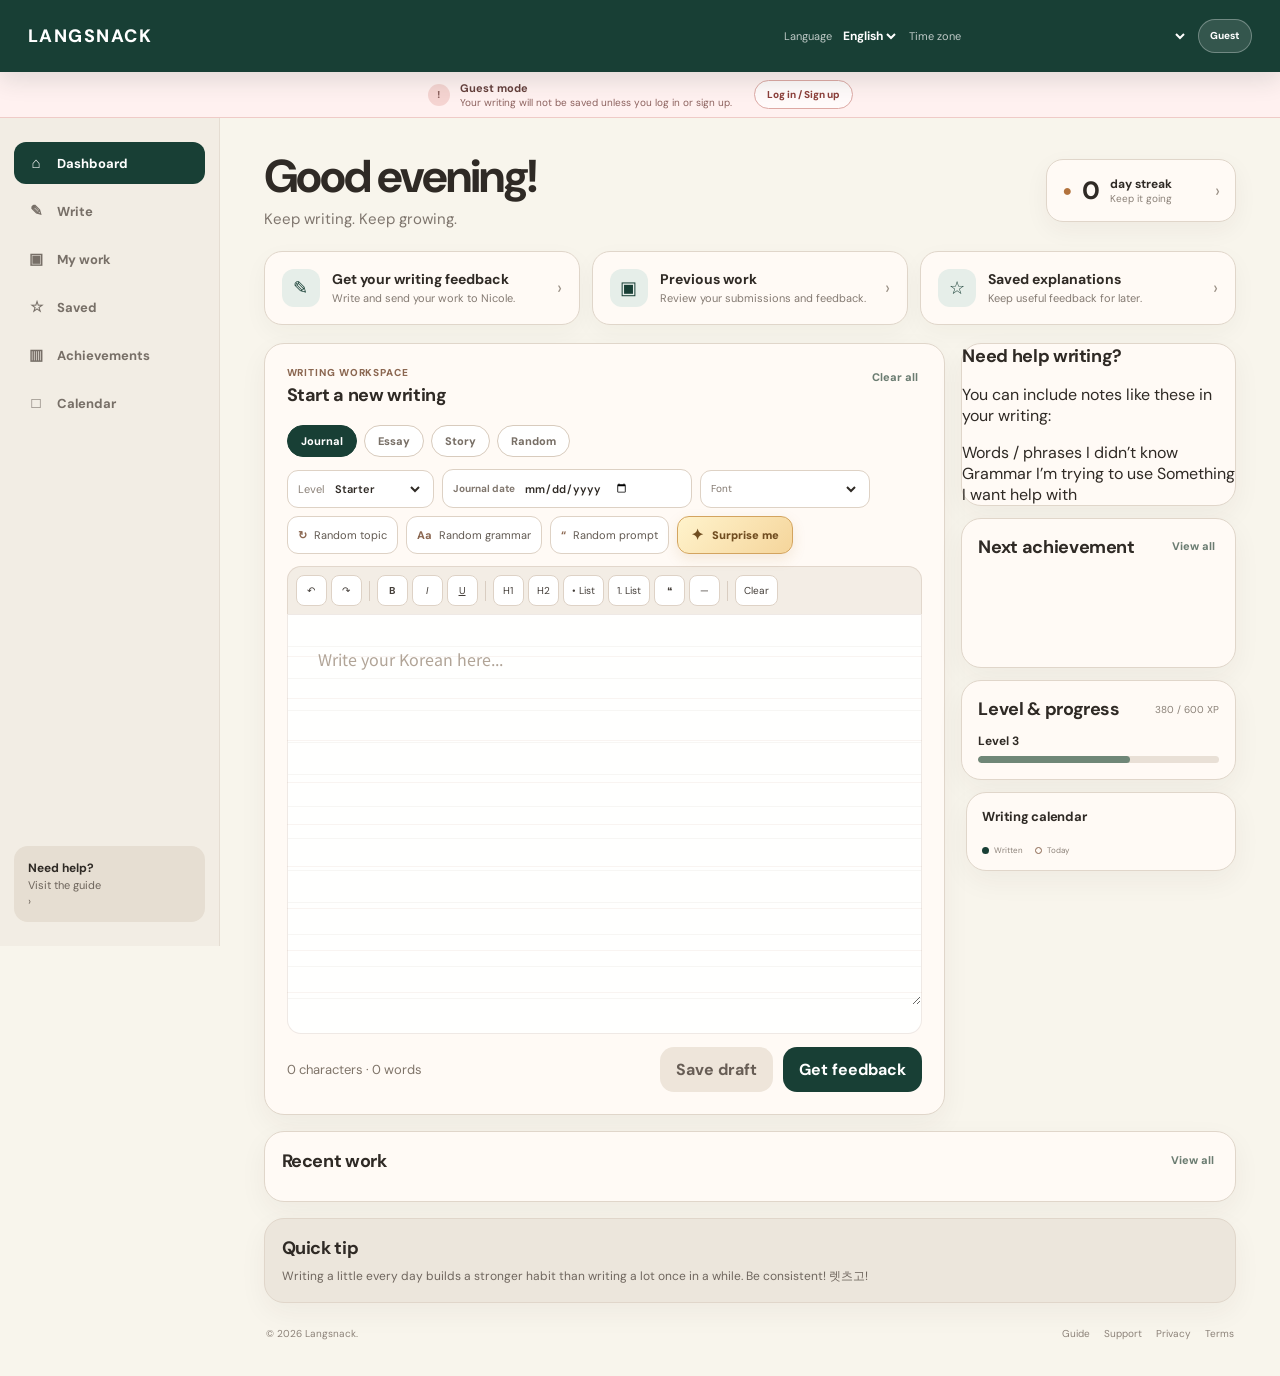
==== index.html @ 3ebc8068 "Update index.html" ====
<!DOCTYPE html>
<html lang="en">
<head>
<meta charset="UTF-8">
<meta name="viewport" content="width=device-width,initial-scale=1">
<title>Langsnack Notebook</title>
<meta name="description" content="Write in Korean, receive personal feedback, and keep every useful explanation in one place.">
<link rel="preconnect" href="https://fonts.googleapis.com">
<link rel="preconnect" href="https://fonts.gstatic.com" crossorigin>
<link href="https://fonts.googleapis.com/css2?family=DM+Sans:wght@400;500;600;700&family=Gowun+Batang&family=Gowun+Dodum&family=Nanum+Gothic&family=Nanum+Myeongjo:wght@400;700&family=Noto+Sans+KR:wght@400;500;600;700&display=swap" rel="stylesheet">
  <link rel="stylesheet" href="shared.css?v=font-select-1">
</head>
<body class="notebook-home">
<header class="notebook-header">
  <a class="notebook-logo" href="/" aria-label="Langsnack home">LANGSNACK</a>
  <div class="notebook-header-tools">
    <label class="compact-control">
      <span id="languageLabel">Language</span>
      <select id="languageSelect" aria-label="Language">
        <option value="en">English</option>
        <option value="ko">한국어</option>
      </select>
    </label>
    <label class="compact-control compact-timezone">
      <span id="timezoneLabel">Time zone</span>
      <select id="timezoneSelect" aria-label="Choose your time zone"></select>
    </label>
    <button class="avatar-button" id="loginBtn" aria-label="Account">Guest</button>
  </div>
</header>

<section class="guest-save-notice" id="guestSaveNotice">
  <div class="guest-save-copy">
    <span class="guest-save-icon" aria-hidden="true">!</span>
    <div>
      <strong id="guestSaveTitle">Guest mode</strong>
      <span id="guestSaveText">Your writing will not be saved unless you log in or sign up.</span>
    </div>
  </div>
  <button class="guest-save-login" id="guestSaveLogin" type="button">Log in / Sign up</button>
</section>

<div class="notebook-app">
  <aside class="notebook-sidebar" aria-label="Notebook navigation">
    <nav class="sidebar-nav">
      <a class="sidebar-link active" href="/"><span class="nav-icon">⌂</span><span id="navDashboard">Dashboard</span></a>
      <a class="sidebar-link" href="#writing"><span class="nav-icon">✎</span><span id="navWrite">Write</span></a>
      <a class="sidebar-link" href="history.html"><span class="nav-icon">▣</span><span id="navWork">My work</span></a>
      <a class="sidebar-link" href="saved.html"><span class="nav-icon">☆</span><span id="navSaved">Saved</span></a>
      <a class="sidebar-link" href="#achievements"><span class="nav-icon">▥</span><span id="navAchievements">Achievements</span></a>
      <a class="sidebar-link" href="#calendar"><span class="nav-icon">□</span><span id="navCalendar">Calendar</span></a>
    </nav>
    <div class="sidebar-help">
      <strong id="helpTitle">Need help?</strong>
      <span id="helpText">Visit the guide</span>
      <span aria-hidden="true">›</span>
    </div>
  </aside>

  <main class="notebook-main">
    <section class="welcome-row">
      <div>
        <h1 id="welcomeHeading">Good evening!</h1>
        <p id="welcomeSubtitle">Keep writing. Keep growing.</p>
      </div>
      <button class="streak-card" type="button" onclick="document.getElementById('calendar').scrollIntoView({behavior:'smooth'})">
        <span class="streak-flame" aria-hidden="true">●</span>
        <span class="streak-value" id="streakCount">0</span>
        <span class="streak-copy"><strong id="streakUnit">day streak</strong><small id="streakStatus">Keep it going</small></span>
        <span class="card-arrow">›</span>
      </button>
    </section>

    <section class="quick-actions" aria-label="Quick actions">
      <a class="quick-card" href="#writing">
        <span class="quick-mark">✎</span>
        <span><strong id="quickFeedbackTitle">Get your writing feedback</strong><small id="quickFeedbackSub">Write and send your work to Nicole.</small></span>
        <span class="card-arrow">›</span>
      </a>
      <a class="quick-card" href="history.html">
        <span class="quick-mark">▣</span>
        <span><strong id="quickWorkTitle">Previous work</strong><small id="quickWorkSub">Review your submissions and feedback.</small></span>
        <span class="card-arrow">›</span>
      </a>
      <a class="quick-card" href="saved.html">
        <span class="quick-mark">☆</span>
        <span><strong id="quickSavedTitle">Saved explanations</strong><small id="quickSavedSub">Keep useful feedback for later.</small></span>
        <span class="card-arrow">›</span>
      </a>
    </section>

    <div class="dashboard-grid">
      <section class="dashboard-card writing-card" id="writing">
        <div class="card-heading">
          <div><p class="section-kicker" id="writingKicker">Writing workspace</p><h2 id="writingTitle">Start a new writing</h2></div>
          <button class="text-button" id="clearAllBtn" type="button">Clear all</button>
        </div>

        <div class="category-tabs" role="tablist" aria-label="Writing type">
          <button class="category-tab active" data-category="journal" type="button" id="catJournal">Journal</button>
          <button class="category-tab" data-category="essay" type="button" id="catEssay">Essay</button>
          <button class="category-tab" data-category="story" type="button" id="catStory">Story</button>
          <button class="category-tab" data-category="random" type="button" id="catRandom">Random</button>
        </div>

        <div class="writing-controls">
          <label class="level-control"><span id="levelLabel">Level</span><select id="levelSelect"><option value="starter">Starter</option><option value="beginner">Beginner</option><option value="intermediate">Intermediate</option><option value="advanced">Advanced</option></select></label>
          <label class="main-journal-date" id="mainJournalDateField"><span id="mainJournalDateLabel">Journal date</span><input id="mainJournalDateInput" type="date" aria-label="Journal date"></label>
          <label class="writing-font-control"><span>Font</span><select id="writingFontSelect" aria-label="Writing font"></select></label>
          <button class="recommend-button" data-generator="topic" type="button"><span>↻</span><span id="topicButtonText">Random topic</span></button>
          <button class="recommend-button" data-generator="grammar" type="button"><span>Aa</span><span id="grammarButtonText">Random grammar</span></button>
          <button class="recommend-button" data-generator="prompt" type="button"><span>“</span><span id="promptButtonText">Random prompt</span></button>
          <button class="surprise-button" id="surpriseMeBtn" type="button"><span class="dice">✦</span><span id="surpriseButtonText">Surprise me</span></button>
        </div>

        <div class="recommendation-panel" id="generatorOutput" hidden>
          <div><span class="recommendation-type" id="generatorLabel"></span><p id="generatorText"></p></div>
          <div class="recommendation-actions">
  <button type="button" id="shuffleAgainBtn">Try another</button>

  <button
    type="button"
    id="resetStarterBtn"
    hidden
  >
    Remove starter
  </button>

  <button
    type="button"
    id="closeGenerator"
    aria-label="Close"
  >
    ×
  </button>
</div>
        </div>

        <div class="editor-toolbar" aria-label="Formatting toolbar">
          <button type="button" data-editor-command="undo" title="Undo">↶</button>
          <button type="button" data-editor-command="redo" title="Redo">↷</button>
          <span class="toolbar-divider"></span>
          <button type="button" data-wrap="**" title="Bold"><b>B</b></button>
          <button type="button" data-wrap="_" title="Italic"><i>I</i></button>
          <button type="button" data-wrap="__" title="Underline"><u>U</u></button>
          <span class="toolbar-divider"></span>
          <button type="button" data-prefix="# " title="Heading 1">H1</button>
          <button type="button" data-prefix="## " title="Heading 2">H2</button>
          <button type="button" data-prefix="• " title="Bullet list">• List</button>
          <button type="button" data-prefix="1. " title="Numbered list">1. List</button>
          <button type="button" data-prefix="> " title="Quote">❝</button>
          <button type="button" data-insert="
────────────
" title="Divider">—</button>
          <span class="toolbar-divider"></span>
          <button type="button" id="clearFormatBtn" title="Clear formatting">Clear</button>
        </div>
        <div class="paper notebook-paper"><textarea id="journalText" spellcheck="false" placeholder="Write your Korean here..."></textarea></div>
        <div class="editor-footer notebook-editor-footer">
          <div class="word-count"><span id="charCount">0</span><span id="charactersLabel"> characters</span> · <span id="wordCount">0</span><span id="wordsLabel"> words</span></div>
          <div class="action-group"><button class="button ghost-button" id="saveDraftBtn" type="button">Save draft</button><button class="button green-button" id="submitBtn" type="button">Get feedback</button></div>
        </div>
      </section>

      <aside class="dashboard-stack">
        <section class="dashboard-card writing-help-card">
  <div class="card-heading">
    <h2>Need help writing?</h2>
  </div>

  <p class="writing-help-intro">
    You can include notes like these in your writing:
  </p>

  <div class="writing-help-list">
    <span>Words / phrases I didn’t know</span>
    <span>Grammar I’m trying to use</span>
    <span>Something I want help with</span>
  </div>
</section>
        <section class="dashboard-card achievements-card" id="achievements">
          <div class="card-heading"><h2 id="achievementTitle">Next achievement</h2><button class="text-button" id="viewAchievementsBtn" type="button">View all</button></div>
          <div class="badge-grid" id="badgeGrid"></div>
        </section>
        <section class="dashboard-card progress-card">
          <div class="card-heading"><h2 id="progressTitle">Level & progress</h2><span id="xpLabel">380 / 600 XP</span></div>
          <div class="level-line"><strong id="levelDisplay">Level 3</strong><div class="progress-track"><div class="progress-fill" style="width:63%"></div></div></div>
        </section>
        <section class="dashboard-card calendar-card calendar-widget" id="calendar">
          <div class="card-heading"><h2 id="calendarTitle">Writing calendar</h2><span id="calendarMonthLabel"></span></div>
          <div class="calendar-grid" id="calendarGrid"></div>
          <div class="calendar-legend"><span><i class="legend-dot submitted"></i><span id="legendSubmitted">Written</span></span><span><i class="legend-dot today"></i><span id="legendToday">Today</span></span></div>
        </section>
      </aside>

      <section class="dashboard-card recent-card">
        <div class="card-heading"><h2 id="recentTitle">Recent work</h2><a class="text-button" href="history.html" id="viewAllWork">View all</a></div>
        <div class="recent-list" id="entriesList"></div>
      </section>

      <section class="dashboard-card tip-card">
        <div class="card-heading"><h2 id="tipTitle">Quick tip</h2></div>
        <p id="tipText">Writing a little every day builds a stronger habit than writing a lot once in a while. Be consistent! 렛츠고! </p>
      </section>
    </div>

    <footer class="notebook-footer"><span>© 2026 Langsnack.</span><span><a href="#">Guide</a><a href="#">Support</a><a href="#">Privacy</a><a href="#">Terms</a></span></footer>
  </main>
</div>
<div class="achievement-modal" id="achievementModal" hidden>
  <div class="achievement-modal-backdrop" data-close-badges></div>
  <section class="achievement-modal-card" role="dialog" aria-modal="true" aria-labelledby="allBadgesTitle">
    <div class="achievement-modal-head"><div><p class="section-kicker">Your progress</p><h2 id="allBadgesTitle">Achievement badges</h2></div><button type="button" class="modal-close" data-close-badges aria-label="Close">×</button></div>
    <div class="all-badges-grid" id="allBadgesGrid"></div>
  </section>
</div>
<div class="toast" id="toast"></div>
<script src="shared.js?v=font-select-1"></script>
<script src="timezone-picker.js?v=final-working-1"></script>
<script>
exposeNotebookElements();
/* Explicit element bindings for Wix iframe compatibility */
var languageLabel = document.getElementById("languageLabel");
var languageSelect = document.getElementById("languageSelect");
var timezoneLabel = document.getElementById("timezoneLabel");
var timezoneSelect = document.getElementById("timezoneSelect");
var loginBtn = document.getElementById("loginBtn");
var navDashboard = document.getElementById("navDashboard");
var navWrite = document.getElementById("navWrite");
var navWork = document.getElementById("navWork");
var navSaved = document.getElementById("navSaved");
var navAchievements = document.getElementById("navAchievements");
var navCalendar = document.getElementById("navCalendar");
var helpTitle = document.getElementById("helpTitle");
var helpText = document.getElementById("helpText");
var welcomeHeading = document.getElementById("welcomeHeading");
var welcomeSubtitle = document.getElementById("welcomeSubtitle");
var streakCount = document.getElementById("streakCount");
var streakUnit = document.getElementById("streakUnit");
var streakStatus = document.getElementById("streakStatus");
var quickFeedbackTitle = document.getElementById("quickFeedbackTitle");
var quickFeedbackSub = document.getElementById("quickFeedbackSub");
var quickWorkTitle = document.getElementById("quickWorkTitle");
var quickWorkSub = document.getElementById("quickWorkSub");
var quickSavedTitle = document.getElementById("quickSavedTitle");
var quickSavedSub = document.getElementById("quickSavedSub");
var writing = document.getElementById("writing");
var writingKicker = document.getElementById("writingKicker");
var writingTitle = document.getElementById("writingTitle");
var clearAllBtn = document.getElementById("clearAllBtn");
var catJournal = document.getElementById("catJournal");
var catEssay = document.getElementById("catEssay");
var catStory = document.getElementById("catStory");
var catRandom = document.getElementById("catRandom");
var levelLabel = document.getElementById("levelLabel");
var levelSelect = document.getElementById("levelSelect");
var mainJournalDateField = document.getElementById("mainJournalDateField");
var mainJournalDateLabel = document.getElementById("mainJournalDateLabel");
var mainJournalDateInput = document.getElementById("mainJournalDateInput");
var topicButtonText = document.getElementById("topicButtonText");
var grammarButtonText = document.getElementById("grammarButtonText");
var promptButtonText = document.getElementById("promptButtonText");
var surpriseMeBtn = document.getElementById("surpriseMeBtn");
var surpriseButtonText = document.getElementById("surpriseButtonText");
var generatorOutput = document.getElementById("generatorOutput");
var generatorLabel = document.getElementById("generatorLabel");
var generatorText = document.getElementById("generatorText");
var shuffleAgainBtn = document.getElementById("shuffleAgainBtn");
var resetStarterBtn = document.getElementById("resetStarterBtn");
var closeGenerator = document.getElementById("closeGenerator");
var clearFormatBtn = document.getElementById("clearFormatBtn");
var journalText = document.getElementById("journalText");
var charCount = document.getElementById("charCount");
var charactersLabel = document.getElementById("charactersLabel");
var wordCount = document.getElementById("wordCount");
var wordsLabel = document.getElementById("wordsLabel");
var saveDraftBtn = document.getElementById("saveDraftBtn");
var submitBtn = document.getElementById("submitBtn");
var achievements = document.getElementById("achievements");
var achievementTitle = document.getElementById("achievementTitle");
var viewAchievementsBtn = document.getElementById("viewAchievementsBtn");
var badgeGrid = document.getElementById("badgeGrid");
var progressTitle = document.getElementById("progressTitle");
var calendar = document.getElementById("calendar");
var calendarTitle = document.getElementById("calendarTitle");
var calendarMonthLabel = document.getElementById("calendarMonthLabel");
var calendarGrid = document.getElementById("calendarGrid");
var legendSubmitted = document.getElementById("legendSubmitted");
var legendToday = document.getElementById("legendToday");
var recentTitle = document.getElementById("recentTitle");
var viewAllWork = document.getElementById("viewAllWork");
var entriesList = document.getElementById("entriesList");
var tipTitle = document.getElementById("tipTitle");
var tipText = document.getElementById("tipText");
var achievementModal = document.getElementById("achievementModal");
var allBadgesGrid = document.getElementById("allBadgesGrid");

const state=getJournalState();
let activeGenerator = "prompt";
let activeCategory = "journal";

let selectedRecommendation = {
  type: "",
  text: ""
};
let insertedStarterBlock = "";

const translations={
 en:{language:"Language",timezone:"Time zone",dashboard:"Dashboard",write:"Write",work:"My work",saved:"Saved",achievements:"Achievements",calendar:"Calendar",help:"Need help?",guide:"Visit the guide",greetingMorning:"Good morning",greetingAfternoon:"Good afternoon",greetingEvening:"Good evening",subtitle:"Keep writing. Keep growing.",dayStreak:"day streak",keepGoing:"Keep it going",feedbackTitle:"Get your writing feedback",feedbackSub:"Write and send your work to Nicole.",workTitle:"Previous work",workSub:"Review your submissions and feedback.",savedTitle:"Saved explanations",savedSub:"Keep useful feedback for later.",workspace:"Writing workspace",startWriting:"Start a new writing",clearAll:"Clear all",journal:"Journal",essay:"Essay",story:"Story",random:"Random",level:"Level",topic:"Random topic",grammar:"Random grammar",prompt:"Random prompt",surprise:"Surprise me",another:"Try another",placeholder:"Write your Korean here...",characters:" characters",words:" words",save:"Save draft",submit:"Get feedback",badgeTitle:"Next achievement",viewAll:"View all",progress:"Level & progress",calendarTitle:"Writing calendar",written:"Written",today:"Today",recent:"Recent work",daily:"Today’s random picks",newPick:"Reveal",usedToday:"Used today",revealPick:"Click to reveal",tip:"Quick tip",tipText:"Writing a little every day builds a stronger habit than writing a lot once in a while.",draftSaved:"Draft saved.",writeFirst:"Write something before saving.",cleared:"Writing cleared.",noEntries:"No writing yet. Start your first one today.",topicLabel:"Topic",grammarLabel:"Grammar",promptLabel:"Prompt",journalDate:"Journal date"},
 ko:{language:"언어",timezone:"시간대",dashboard:"대시보드",write:"새 글쓰기",work:"내 글",saved:"저장한 설명",achievements:"성장 기록",calendar:"글쓰기 달력",help:"도움이 필요하신가요?",guide:"이용 가이드 보기",greetingMorning:"좋은 아침이에요",greetingAfternoon:"좋은 오후예요",greetingEvening:"좋은 저녁이에요",subtitle:"꾸준히 쓰고, 천천히 성장해 보세요.",dayStreak:"일 연속 작성",keepGoing:"오늘도 이어 가 보세요",feedbackTitle:"글쓰기 피드백 받기",feedbackSub:"글을 작성하고 니콜 선생님께 보내 보세요.",workTitle:"내가 쓴 글",workSub:"제출한 글과 받은 피드백을 확인해 보세요.",savedTitle:"저장한 설명",savedSub:"도움이 된 설명을 저장해 두고 다시 확인해 보세요.",workspace:"글쓰기 공간",startWriting:"새로운 글쓰기",clearAll:"전체 지우기",journal:"일기",essay:"에세이",story:"이야기",random:"랜덤",level:"레벨",topic:"랜덤 주제",grammar:"랜덤 문법",prompt:"랜덤 질문",surprise:"깜짝 추천",another:"다시 추천",placeholder:"여기에 한국어로 글을 써 보세요...",characters:"자",words:"단어",save:"임시 저장",submit:"피드백 받기",badgeTitle:"다음 배지",viewAll:"모두 보기",progress:"레벨 & 경험치",calendarTitle:"글쓰기 달력",written:"작성 완료",today:"오늘",recent:"최근 작업",daily:"오늘의 랜덤 추천",newPick:"오늘의 추천 보기",usedToday:"오늘 사용 완료",revealPick:"눌러서 확인하세요",tip:"학습 팁",tipText:"한 번에 많이 쓰는 것보다 매일 조금씩 쓰는 습관이 더 오래갑니다. 꾸준히 해보세요!~ ",draftSaved:"임시 저장했어요.",writeFirst:"저장할 글을 먼저 작성해 주세요.",cleared:"작성 중인 글을 지웠어요.",noEntries:"아직 작성한 글이 없어요. 오늘 첫 글을 시작해 보세요.",topicLabel:"주제",grammarLabel:"문법",promptLabel:"질문",journalDate:"일기 날짜"}
};

const content={
 starter:{
  topic:["오늘 하루","아침 식사","우리 가족","친한 친구","오늘 날씨","좋아하는 음식","내 방","주말 계획","학교나 회사","자주 가는 곳","좋아하는 계절","나의 취미"],
  prompt:["오늘 무엇을 했는지 써 보세요.","오늘 먹은 음식 중 가장 맛있었던 것은 무엇인가요?","가족 한 명을 소개해 보세요.","주말에 무엇을 하고 싶은지 써 보세요.","지금 있는 곳을 간단히 설명해 보세요.","좋아하는 계절과 그 이유를 써 보세요."],
  grammar:["-고","그리고","-았/었어요","-고 싶어요","-지만","-아/어서","-(으)ㄹ 거예요","-(으)려고 해요"]
 },
 beginner:{
  topic:["기억에 남는 하루","최근에 본 영화나 드라마","건강한 생활 습관","좋아하는 장소","친구와의 약속","새로 배우고 싶은 것","나의 여행 경험","스트레스를 푸는 방법","한국어를 배우는 이유","요즘 관심 있는 것","나의 장점","미래의 계획"],
  prompt:["최근에 가장 기억에 남았던 일을 자세히 써 보세요.","요즘 자주 하는 일과 그 이유를 써 보세요.","친구에게 추천하고 싶은 장소를 소개해 보세요.","새로운 습관을 만들기 위해 어떤 노력을 하고 있나요?","한국어를 배우면서 달라진 점을 써 보세요.","이번 달에 꼭 이루고 싶은 목표는 무엇인가요?"],
  grammar:["-(으)려고","-아/어서","-(으)ㄴ/는 것 같다","-아/어 본 적이 있다","-(으)면 좋겠다","-게 되다","-(으)면서","-기 전에"]
 },
 intermediate:{
  topic:["최근의 변화","인간관계","나의 가치관","실패에서 배운 점","일과 삶의 균형","SNS의 장단점","문화 차이","환경을 위한 실천","기억에 남는 선택","혼자 보내는 시간","좋은 습관을 유지하는 법","나에게 영향을 준 사람"],
  prompt:["최근에 스스로 가장 뿌듯했던 순간을 구체적으로 써 보세요.","예전의 나와 지금의 나는 어떻게 달라졌나요?","의견이 다른 사람과 대화했던 경험을 써 보세요.","실패가 오히려 도움이 되었던 경험이 있나요?","편리함과 불편함을 함께 가져온 기술 한 가지를 설명해 보세요.","앞으로 꼭 바꾸고 싶은 생활 습관과 그 이유를 써 보세요."],
  grammar:["-는 김에","-다 보니","-아/어서인지","-(으)ㄴ/는 반면에","-기는 하지만","-(으)ㄹ 뿐만 아니라","-더라고요","-거든요"]
 },
 advanced:{
  topic:["행복의 기준","기술과 인간관계","성공의 의미","개인의 자유와 책임","지속 가능한 생활","교육의 역할","세대 간의 차이","문화적 다양성","정보 과잉 시대","일의 의미","도시와 지역의 균형","변화에 적응하는 태도"],
  prompt:["행복은 개인의 선택으로 만들어질 수 있다고 생각하나요? 근거와 함께 써 보세요.","기술의 발전이 인간관계에 미친 긍정적·부정적 영향을 비교해 보세요.","성공을 평가할 때 결과와 과정 중 무엇이 더 중요하다고 생각하나요?","개인의 편리함과 환경 보호가 충돌할 때 어떤 기준으로 선택해야 할까요?","정보가 많을수록 더 현명한 판단을 할 수 있다는 주장에 대해 의견을 써 보세요.","사회가 빠르게 변할수록 교육이 맡아야 할 역할은 무엇인지 논해 보세요."],
  grammar:["-(으)ㄹ 뿐만 아니라","-(으)ㄴ/는 반면에","-다고 해서","-(으)ㄹ수록","-더라도","-(으)ㄹ 리가 없다","-기에 망정이지","-(으)ㄴ/는 셈이다"]
 }
};

const badges=[
 {key:"first",titleKo:"첫 제출",titleEn:"First submission",descKo:"첫 번째 글을 제출해요",descEn:"Submit your first writing",goal:1,type:"submissions"},
 {key:"three",titleKo:"좋은 시작",titleEn:"Off to a good start",descKo:"글을 3번 제출해요",descEn:"Submit 3 writings",goal:3,type:"submissions"},
 {key:"five",titleKo:"글쓰기 루틴",titleEn:"Writing routine",descKo:"글을 5번 제출해요",descEn:"Submit 5 writings",goal:5,type:"submissions"},
 {key:"ten",titleKo:"집중력 작가",titleEn:"Focused writer",descKo:"글을 10번 제출해요",descEn:"Submit 10 writings",goal:10,type:"submissions"},
 {key:"twenty",titleKo:"꾸준한 작가",titleEn:"Dedicated writer",descKo:"글을 20번 제출해요",descEn:"Submit 20 writings",goal:20,type:"submissions"},
 {key:"fifty",titleKo:"기록 수집가",titleEn:"Writing collector",descKo:"글을 50번 제출해요",descEn:"Submit 50 writings",goal:50,type:"submissions"},
 {key:"streak3",titleKo:"3일의 시작",titleEn:"Three-day spark",descKo:"3일 연속으로 글을 써요",descEn:"Write for 3 days in a row",goal:3,type:"streak"},
 {key:"streak7",titleKo:"일주일의 습관",titleEn:"One-week habit",descKo:"7일 연속으로 글을 써요",descEn:"Write for 7 days in a row",goal:7,type:"streak"},
 {key:"streak14",titleKo:"꾸준한 발걸음",titleEn:"Steady steps",descKo:"14일 연속으로 글을 써요",descEn:"Write for 14 days in a row",goal:14,type:"streak"},
 {key:"streak30",titleKo:"한 달의 기록",titleEn:"A month of writing",descKo:"30일 연속으로 글을 써요",descEn:"Write for 30 days in a row",goal:30,type:"streak"},
 {key:"feedback1",titleKo:"첫 피드백",titleEn:"First feedback",descKo:"첫 번째 첨삭을 받아요",descEn:"Receive your first review",goal:1,type:"completed"},
 {key:"feedback5",titleKo:"피드백 수집가",titleEn:"Feedback seeker",descKo:"첨삭을 5번 받아요",descEn:"Receive 5 reviews",goal:5,type:"completed"},
 {key:"feedback10",titleKo:"성장하는 작가",titleEn:"Growing writer",descKo:"첨삭을 10번 받아요",descEn:"Receive 10 reviews",goal:10,type:"completed"},
 {key:"question1",titleKo:"첫 질문",titleEn:"First question",descKo:"첨삭 질문을 처음 남겨요",descEn:"Ask your first question",goal:1,type:"questions"},
 {key:"question5",titleKo:"궁금증 탐험가",titleEn:"Curious learner",descKo:"질문을 5번 남겨요",descEn:"Ask 5 questions",goal:5,type:"questions"},
 {key:"saved1",titleKo:"첫 설명 저장",titleEn:"First saved note",descKo:"도움이 된 설명을 처음 저장해요",descEn:"Save your first explanation",goal:1,type:"saved"},
 {key:"saved5",titleKo:"설명 수집가",titleEn:"Knowledge keeper",descKo:"설명을 5개 저장해요",descEn:"Save 5 explanations",goal:5,type:"saved"},
 {key:"chars500",titleKo:"500자의 기록",titleEn:"500 characters",descKo:"누적 500자를 작성해요",descEn:"Write 500 Korean characters",goal:500,type:"characters"},
 {key:"chars2000",titleKo:"2,000자의 성장",titleEn:"2,000 characters",descKo:"누적 2,000자를 작성해요",descEn:"Write 2,000 Korean characters",goal:2000,type:"characters"},
 {key:"chars10000",titleKo:"만 자 작가",titleEn:"Ten-thousand writer",descKo:"누적 10,000자를 작성해요",descEn:"Write 10,000 Korean characters",goal:10000,type:"characters"}
];

function tr(key){return translations[state.language][key]}
function setText(id,key){const el=document.getElementById(id);if(el)el.textContent=tr(key)}
function getDateParts(date=new Date()){const parts=new Intl.DateTimeFormat("en-CA",{timeZone:state.timezone,year:"numeric",month:"2-digit",day:"2-digit"}).formatToParts(date);const map=Object.fromEntries(parts.map(x=>[x.type,x.value]));return {year:+map.year,month:+map.month,day:+map.day}}
function dateKey(date=new Date()){const p=getDateParts(date);return `${p.year}-${String(p.month).padStart(2,"0")}-${String(p.day).padStart(2,"0")}`}
function getStreak(){

  const writtenDays = new Set();

  // Local drafts / saved entries
  state.entries.forEach(entry => {
    const day =
      entry.journalDate ||
      entry.date;

    if(day){
      writtenDays.add(String(day).slice(0,10));
    }
  });

  // Submitted journals from Wix
  getSubmissions().forEach(submission => {
    const day =
      submission.journalDate ||
      String(submission.submittedAt || "").slice(0,10);

    if(day){
      writtenDays.add(String(day).slice(0,10));
    }
  });

  const days = [...writtenDays].sort();

  let streak = 0;

  const today = dateKey();

  let cursor =
    new Date(today + "T12:00:00");

  // If nothing was written today,
  // continue checking from yesterday.
  if(!writtenDays.has(today)){
    cursor.setDate(cursor.getDate() - 1);
  }

  while(
    writtenDays.has(
      cursor.toISOString().slice(0,10)
    )
  ){
    streak++;
    cursor.setDate(cursor.getDate() - 1);
  }

  return streak;
}
function greetingKey(){const hour=Number(new Intl.DateTimeFormat("en-GB",{timeZone:state.timezone,hour:"2-digit",hour12:false}).format(new Date()));return hour<12?"greetingMorning":hour<18?"greetingAfternoon":"greetingEvening"}
function displayName(){return state.profile?.name?.trim()||""}

function applyLanguage(){
 document.documentElement.lang=state.language;
 const map={languageLabel:"language",timezoneLabel:"timezone",navDashboard:"dashboard",navWrite:"write",navWork:"work",navSaved:"saved",navAchievements:"achievements",navCalendar:"calendar",helpTitle:"help",helpText:"guide",welcomeSubtitle:"subtitle",streakUnit:"dayStreak",streakStatus:"keepGoing",quickFeedbackTitle:"feedbackTitle",quickFeedbackSub:"feedbackSub",quickWorkTitle:"workTitle",quickWorkSub:"workSub",quickSavedTitle:"savedTitle",quickSavedSub:"savedSub",writingKicker:"workspace",writingTitle:"startWriting",clearAllBtn:"clearAll",catJournal:"journal",catEssay:"essay",catStory:"story",catRandom:"random",levelLabel:"level",mainJournalDateLabel:"journalDate",topicButtonText:"topic",grammarButtonText:"grammar",promptButtonText:"prompt",surpriseButtonText:"surprise",charactersLabel:"characters",wordsLabel:"words",saveDraftBtn:"save",submitBtn:"submit",achievementTitle:"badgeTitle",viewAchievementsBtn:"viewAll",progressTitle:"progress",calendarTitle:"calendarTitle",legendSubmitted:"written",legendToday:"today",recentTitle:"recent",viewAllWork:"viewAll",dailyTitle:"daily",dailyTopicLabel:"topicLabel",dailyGrammarLabel:"grammarLabel",dailyPromptLabel:"promptLabel",dailyTopicButton:"newPick",dailyGrammarButton:"newPick",dailyPromptButton:"newPick",tipTitle:"tip",tipText:"tipText"};
 Object.entries(map).forEach(([id,key])=>setText(id,key));
 document.getElementById("guestSaveTitle").textContent =
   state.language==="ko" ? "게스트 모드" : "Guest mode";
 document.getElementById("guestSaveText").textContent =
   state.language==="ko"
     ? "로그인하거나 회원가입하지 않으면 작성한 글이 저장되지 않아요."
     : "Your writing will not be saved unless you log in or sign up.";
 document.getElementById("guestSaveLogin").textContent =
   state.language==="ko" ? "로그인 / 회원가입" : "Log in / Sign up";
 welcomeHeading.textContent=displayName()?`${tr(greetingKey())}, ${displayName()}!`:`${tr(greetingKey())}!`;
 journalText.placeholder=tr("placeholder");
 renderAll();
}
function updateCounts(){charCount.textContent=journalText.value.replace(/\s/g,"").length;wordCount.textContent=journalText.value.trim()?journalText.value.trim().split(/\s+/).length:0}
function starterBlockFor(recommendation) {
  if (!recommendation?.type) return "";

  if (recommendation.type === "surprise") {
    return [
      `Topic: ${recommendation.topic}`,
      `Grammar: ${recommendation.grammar}`,
      `Prompt: ${recommendation.prompt}`,
      "",
      ""
    ].join("\n");
  }

  const labels = {
    topic: "Topic",
    grammar: "Grammar",
    prompt: "Prompt"
  };

  return [
    `${labels[recommendation.type] || "Starter"}: ${recommendation.text}`,
    "",
    ""
  ].join("\n");
}

function insertRecommendationStarter() {
  const newBlock =
    starterBlockFor(selectedRecommendation);

  if (!newBlock) return;

  let writing = journalText.value;

  // If there was already a generated starter,
  // replace it instead of stacking another one.
  if (
    insertedStarterBlock &&
    writing.startsWith(insertedStarterBlock)
  ) {
    writing = writing.slice(
      insertedStarterBlock.length
    );
  }

  insertedStarterBlock = newBlock;

  journalText.value =
    insertedStarterBlock + writing;

  resetStarterBtn.hidden = false;

  journalText.dispatchEvent(
    new Event("input")
  );

  journalText.focus();

  journalText.setSelectionRange(
    insertedStarterBlock.length,
    insertedStarterBlock.length
  );
}

function removeRecommendationStarter() {
  if (!insertedStarterBlock) return;

  if (
    journalText.value.startsWith(
      insertedStarterBlock
    )
  ) {
    journalText.value =
      journalText.value.slice(
        insertedStarterBlock.length
      );
  }

  insertedStarterBlock = "";

  selectedRecommendation = {
    type: "",
    text: ""
  };

  resetStarterBtn.hidden = true;

  journalText.dispatchEvent(
    new Event("input")
  );

  journalText.focus();
}
function pick(type){const arr=content[levelSelect.value][type];return arr[Math.floor(Math.random()*arr.length)]}
function showRecommendation(type) {
  activeGenerator = type;

  const value = pick(type);

  selectedRecommendation = {
    type,
    text: value
  };

  generatorLabel.textContent =
    tr(type + "Label");

  generatorText.textContent = value;

  generatorOutput.hidden = false;

  insertRecommendationStarter();
}
function saveEntry(){const text=journalText.value.trim();if(!text){showToast(tr("writeFirst"));return}const existing=state.entries.findIndex(e=>e.date===dateKey()&&e.status==="draft");const entry={id:existing>=0?state.entries[existing].id:crypto.randomUUID(),date:activeCategory==="journal"?(mainJournalDateInput.value||dateKey()):dateKey(),journalDate:activeCategory==="journal"?(mainJournalDateInput.value||dateKey()):null,createdAt:new Date().toISOString(),text,level:levelSelect.value,status:"draft",category:activeCategory};if(existing>=0)state.entries[existing]=entry;else state.entries.unshift(entry);state.lastDraft=text;state.level=levelSelect.value;saveJournalState(state);renderAll();showToast(tr("draftSaved"))}
function renderEntries(){entriesList.innerHTML="";if(!state.entries.length){entriesList.innerHTML=`<div class="empty-state">${tr("noEntries")}</div>`;return}state.entries.slice(0,5).forEach(e=>{const item=document.createElement("button");item.className="recent-item";item.innerHTML=`<span class="recent-icon">✎</span><span class="recent-copy"><strong>${escapeHTML(e.text.slice(0,40))}${e.text.length>40?"…":""}</strong><small>${e.journalDate?escapeHTML(formatKoreanDateOnly(e.journalDate)):escapeHTML(e.category||e.level)}</small></span><span class="recent-status">${e.status==="draft"?(state.language==="ko"?"임시 저장":"Draft"):(state.language==="ko"?"작성 완료":"Written")}</span><span class="card-arrow">›</span>`;item.onclick=()=>{journalText.value=e.text;levelSelect.value=e.level;activeCategory=e.category||"journal";mainJournalDateInput.value=e.journalDate||e.date||dateKey();updateMainJournalDateVisibility();document.querySelectorAll('.category-tab').forEach(x=>x.classList.toggle('active',x.dataset.category===activeCategory));updateCounts();document.getElementById('writing').scrollIntoView({behavior:'smooth'})};entriesList.appendChild(item)})}
function renderCalendar(){calendarGrid.innerHTML="";const labels=["월","화","수","목","금","토","일"];labels.forEach(d=>{const s=document.createElement("span");s.className="day-label";s.textContent=d;calendarGrid.appendChild(s)});const cur=getDateParts(),first=new Date(cur.year,cur.month-1,1),offset=(first.getDay()+6)%7,dim=new Date(cur.year,cur.month,0).getDate(),written=new Set([...state.entries.map(e=>e.date),...getSubmissions().map(x=>x.journalDate||String(x.submittedAt||"").slice(0,10)).filter(Boolean)]);for(let i=0;i<offset;i++)calendarGrid.appendChild(document.createElement("span"));for(let d=1;d<=dim;d++){const s=document.createElement("span");s.className="calendar-day";s.textContent=d;const k=`${cur.year}-${String(cur.month).padStart(2,"0")}-${String(d).padStart(2,"0")}`;if(written.has(k))s.classList.add("written");if(d===cur.day)s.classList.add("today");if(d>cur.day)s.classList.add("future");calendarGrid.appendChild(s)}calendarMonthLabel.textContent=new Intl.DateTimeFormat("ko-KR",{timeZone:state.timezone,year:"numeric",month:"long"}).format(new Date())}
function renderStreak(){streakCount.textContent=getStreak()}
function badgeValues(){
 const submissions=getSubmissions();
 const completed=submissions.filter(x=>x.status==="completed").length;
 const savedCount=safeParse(localStorage.getItem("langsnackSavedExplanations"),[]).length;
 const questions=submissions.filter(x=>(x.studentNote||"").trim()).length;
 const characters=submissions.reduce((sum,x)=>sum+(x.studentPlain||"").replace(/\s/g,"").length,0);
 return {entries:Math.max(state.entries.length,submissions.length),submissions:submissions.length,streak:getStreak(),saved:savedCount,completed,questions,characters};
}
function renderBadges(){
 const values=badgeValues();
 const next=badges.find(b=>(values[b.type]||0)<b.goal) || badges[badges.length-1];
 const current=Math.min(values[next.type]||0,next.goal);
 const percent=Math.min(100,Math.round((current/next.goal)*100));
 badgeGrid.innerHTML=`<article class="next-badge-preview">
   <span class="badge-medal badge-1">${percent>=100?'✓':'✦'}</span>
   <span class="next-badge-copy"><small>${state.language==='ko'?'다음 배지':'Next badge'}</small><strong>${state.language==='ko'?next.titleKo:next.titleEn}</strong><span>${state.language==='ko'?next.descKo:next.descEn}</span></span>
   <div class="badge-progress"><div class="badge-progress-bar"><i style="width:${percent}%"></i></div><b>${current} / ${next.goal}</b></div>
 </article>`;
 allBadgesGrid.innerHTML=badges.map((b,index)=>{
   const value=values[b.type]||0, earned=value>=b.goal, pct=Math.min(100,Math.round(value/b.goal*100));
   return `<article class="all-badge ${earned?'earned':''}"><span class="all-badge-icon">${earned?'✓':'✦'}</span><div><strong>${state.language==='ko'?b.titleKo:b.titleEn}</strong><p>${state.language==='ko'?b.descKo:b.descEn}</p><div class="badge-progress-bar"><i style="width:${pct}%"></i></div><small>${Math.min(value,b.goal)} / ${b.goal}</small></div></article>`;
 }).join('');
}
function saveDailyPickState(value){localStorage.setItem(DAILY_PICK_KEY,JSON.stringify(value))}
function dailyElement(type){return document.getElementById("daily"+type[0].toUpperCase()+type.slice(1))}
function dailyButton(type){return document.getElementById("daily"+type[0].toUpperCase()+type.slice(1)+"Button")}
function revealDailyPick(type){
 const daily=getDailyPickState();
 if(daily.picks[type])return;
 daily.picks[type]={value:pick(type),level:levelSelect.value};
 saveDailyPickState(daily);
 renderDaily();
}
function renderDaily(){
 const daily=getDailyPickState();
 ["topic","grammar","prompt"].forEach(type=>{
  const output=dailyElement(type),button=dailyButton(type),saved=daily.picks[type];
  if(saved){output.textContent=saved.value;output.classList.remove("daily-placeholder");button.textContent=tr("usedToday");button.disabled=true;}
  else{output.textContent=tr("revealPick");output.classList.add("daily-placeholder");button.textContent=tr("newPick");button.disabled=false;}
 });
}
function showSurprise(){
 const button=document.getElementById("surpriseMeBtn");
 button.classList.add("is-shuffling"); button.disabled=true;
 generatorOutput.hidden=false; generatorLabel.textContent=state.language==="ko"?"오늘의 깜짝 추천":"Your lucky mix";
 generatorText.innerHTML=`<span class="shuffle-copy">${state.language==="ko"?"추천을 고르는 중...":"Mixing your ideas..."}</span>`;
 setTimeout(()=>{
   const topic=pick("topic"),grammar=pick("grammar"),prompt=pick("prompt");
   selectedRecommendation = {
  type: "surprise",
  topic,
  grammar,
  prompt
};
   insertRecommendationStarter();
   
   generatorText.innerHTML=`<span class="surprise-result"><small>TOPIC</small><b>${escapeHTML(topic)}</b></span><span class="surprise-result"><small>GRAMMAR</small><b>${escapeHTML(grammar)}</b></span><span class="surprise-result full"><small>PROMPT</small><b>${escapeHTML(prompt)}</b></span>`;
   activeGenerator="surprise"; button.classList.remove("is-shuffling"); button.disabled=false;
 },850);
}
function renderAll(){renderEntries();renderCalendar();renderStreak();renderBadges()}

document.querySelectorAll("[data-generator]").forEach(btn=>btn.onclick=()=>showRecommendation(btn.dataset.generator));
surpriseMeBtn.onclick=showSurprise;
shuffleAgainBtn.onclick = () =>
  activeGenerator === "surprise"
    ? showSurprise()
    : showRecommendation(activeGenerator);

resetStarterBtn.onclick =
  removeRecommendationStarter;

closeGenerator.onclick = () =>
  generatorOutput.hidden = true;
document.querySelectorAll(".category-tab").forEach(btn=>btn.onclick=()=>{activeCategory=btn.dataset.category;document.querySelectorAll(".category-tab").forEach(x=>x.classList.toggle("active",x===btn));updateMainJournalDateVisibility()});
document.querySelectorAll("[data-editor-command]").forEach(btn=>btn.onclick=()=>{journalText.focus();document.execCommand(btn.dataset.editorCommand)});
document.querySelectorAll("[data-wrap]").forEach(btn=>btn.onclick=()=>{const start=journalText.selectionStart,end=journalText.selectionEnd,wrap=btn.dataset.wrap,value=journalText.value;journalText.value=value.slice(0,start)+wrap+value.slice(start,end)+wrap+value.slice(end);journalText.focus();journalText.setSelectionRange(start+wrap.length,end+wrap.length);journalText.dispatchEvent(new Event("input"))});
document.querySelectorAll("[data-prefix]").forEach(btn=>btn.onclick=()=>{const start=journalText.selectionStart,end=journalText.selectionEnd,value=journalText.value,prefix=btn.dataset.prefix;const lineStart=value.lastIndexOf("\n",start-1)+1;const selected=value.slice(lineStart,end);const changed=selected.split("\n").map(line=>prefix+line).join("\n");journalText.value=value.slice(0,lineStart)+changed+value.slice(end);journalText.focus();journalText.setSelectionRange(lineStart+prefix.length,lineStart+changed.length);journalText.dispatchEvent(new Event("input"))});
document.querySelectorAll("[data-insert]").forEach(btn=>btn.onclick=()=>{const start=journalText.selectionStart,value=journalText.value,insert=btn.dataset.insert;journalText.value=value.slice(0,start)+insert+value.slice(start);journalText.focus();journalText.setSelectionRange(start+insert.length,start+insert.length);journalText.dispatchEvent(new Event("input"))});
clearFormatBtn.onclick=()=>{journalText.value=journalText.value.replace(/\*\*|__|_/g,"");journalText.dispatchEvent(new Event("input"))};
clearAllBtn.onclick = () => {
  if (
    !journalText.value ||
    confirm(
      state.language === "ko"
        ? "작성 중인 글을 모두 지울까요?"
        : "Clear the current writing?"
    )
  ) {
    journalText.value = "";

    state.lastDraft = "";
    saveJournalState(state);

    insertedStarterBlock = "";

    selectedRecommendation = {
      type: "",
      text: ""
    };

    resetStarterBtn.hidden = true;
    generatorOutput.hidden = true;

    updateCounts();

    showToast(tr("cleared"));
  }
};
journalText.oninput=()=>{state.lastDraft=journalText.value;saveJournalState(state);updateCounts()};
levelSelect.onchange=()=>{state.level=levelSelect.value;saveJournalState(state)};
mainJournalDateInput.onchange=()=>{state.journalDate=mainJournalDateInput.value;saveJournalState(state);renderCalendar()};
timezoneSelect.onchange=()=>{state.timezone=timezoneSelect.value;saveJournalState(state);applyLanguage()};
window.addEventListener("langsnack:timezone-change",event=>{state.timezone=event.detail.timeZone;saveJournalState(state);applyLanguage()});
languageSelect.onchange=()=>{state.language=languageSelect.value;saveJournalState(state);applyLanguage()};
saveDraftBtn.onclick=saveEntry;
submitBtn.onclick = () => {
  const text = journalText.value.trim();

  if (!text) {
    showToast(tr("writeFirst"));
    return;
  }

  const draft = {
    entryId: crypto.randomUUID(),
    journal: text,
    level: levelSelect.value,
    date: dateKey(),
    language: state.language,
    category: activeCategory,
    journalDate:
      activeCategory === "journal"
        ? (mainJournalDateInput.value || dateKey())
        : null,

    recommendation: selectedRecommendation
  };

  sessionStorage.setItem(
    LS.reviewDraft,
    JSON.stringify(draft)
  );
// Clear current draft
state.lastDraft = "";
state.journalDate = "";
saveJournalState(state);

journalText.value = "";
mainJournalDateInput.value = "";
selectedRecommendation = {
  type: "",
  text: ""
};

updateCounts();
  location.href = "submit.html";
};
viewAchievementsBtn.onclick=()=>{achievementModal.hidden=false;document.body.classList.add('modal-open')};
document.querySelectorAll('[data-close-badges]').forEach(el=>el.onclick=()=>{achievementModal.hidden=true;document.body.classList.remove('modal-open')});
function updateMainJournalDateVisibility(){
  mainJournalDateField.hidden=activeCategory!=="journal";
  if(!mainJournalDateInput.value)mainDatePicker.setValue(state.journalDate||dateKey());
}

const notebookMemberState = {
  loggedIn: false,
  memberId: "",
  name: "",
  email: ""
};

function requestWixMemberLogin() {
  if (window.parent && window.parent !== window) {
    window.parent.postMessage({
      source: "langsnack-journal",
      type: "loginRequested"
    }, "*");
    return;
  }

  showToast(
    state.language === "ko"
      ? "Wix의 Notebook 페이지에서 로그인하거나 회원가입해 주세요."
      : "Open the Wix Notebook page to log in or sign up."
  );
}

function applyWixMemberState(payload = {}) {
  notebookMemberState.loggedIn = Boolean(payload.loggedIn);
  notebookMemberState.memberId = payload.memberId || "";
  notebookMemberState.name = payload.name || "";
  notebookMemberState.email = payload.email || "";

  document.getElementById("guestSaveNotice").hidden =
    notebookMemberState.loggedIn;

  if (notebookMemberState.loggedIn) {
    const name = notebookMemberState.name || "Member";
    const initials = name
      .split(/\s+/)
      .map(part => part.charAt(0))
      .join("")
      .slice(0, 2)
      .toUpperCase();

    loginBtn.textContent = initials || "ME";
    loginBtn.classList.add("is-member");
    loginBtn.title = name;
    state.profile = { name, email: notebookMemberState.email };
    saveJournalState(state);
  } else {
    loginBtn.textContent = state.language === "ko" ? "게스트" : "Guest";
    loginBtn.classList.remove("is-member");
    loginBtn.title =
      state.language === "ko" ? "로그인 / 회원가입" : "Log in / Sign up";
  }

  welcomeHeading.textContent = notebookMemberState.loggedIn
    ? `${tr(greetingKey())}, ${notebookMemberState.name || "Member"}!`
    : `${tr(greetingKey())}!`;
}

window.addEventListener("message", event => {
  const message = event.data;
  if (!message || message.source !== "langsnack-wix") return;

  if (message.type === "memberState") {
    applyWixMemberState(message.payload || {});
  }

  if (message.type === "cmsSync") {
    if (Array.isArray(message.payload?.submissions)) {
      saveSubmissions(message.payload.submissions);
    }
    if (Array.isArray(message.payload?.bookmarks)) {
      saveBookmarks(message.payload.bookmarks);
    }
    if (
      message.payload?.threads &&
      typeof message.payload.threads === "object"
    ) {
      saveThreads(message.payload.threads);
    }
    renderAll();
  }
});

document.getElementById("guestSaveLogin").onclick = requestWixMemberLogin;
document.getElementById("loginBtn").onclick = () => {
  if (notebookMemberState.loggedIn) {
    window.parent?.postMessage({
      source: "langsnack-journal",
      type: "logoutRequested"
    }, "*");
  } else {
    requestWixMemberLogin();
  }
};

const mainDatePicker = initKoreanDatePicker(mainJournalDateInput, {
  value: state.journalDate || dateKey()
});

languageSelect.value = state.language;
levelSelect.value = state.level;
journalText.value = state.lastDraft || "";

initWritingFontSelect(document.getElementById("writingFontSelect"));

mainDatePicker.setValue(state.journalDate || dateKey());
updateMainJournalDateVisibility();
updateCounts();
applyWixMemberState();
applyLanguage();
renderAll();

window.parent?.postMessage({
  source: "langsnack-journal",
  type: "hideVoiceRecorder"
}, "*");
  
  window.parent?.postMessage({
  source: "langsnack-journal",
  type: "appReady"
}, "*");
</script>
</body>
</html>
---- shared.css ----
:root{
--paper:#f6f0e7;--paper-deep:#eee4d7;--ink:#2f2a25;--muted:#7f7469;
--line:#d7c9b9;--accent:#8b6751;--accent-soft:#e8d8c9;
--card:rgba(255,255,255,.62);--success:#5f7a65;--warning:#9a7340;
--danger:#a45d55;--shadow:0 18px 45px rgba(70,50,35,.10);--radius:22px
}
*{box-sizing:border-box}html{scroll-behavior:smooth}
body{margin:0;min-height:100vh;color:var(--ink);font-family:"DM Sans",sans-serif;background:radial-gradient(circle at top left,rgba(255,255,255,.85),transparent 34%),linear-gradient(145deg,var(--paper),#f9f6f1 55%,var(--paper-deep))}
button,select,textarea,input{font:inherit}button{cursor:pointer}a{color:inherit;text-decoration:none}[hidden]{display:none!important}
.shell{width:min(1480px,calc(100% - 32px));margin:0 auto;padding:28px 0 60px}
.topbar{display:flex;align-items:center;gap:16px;margin-bottom:16px;flex-wrap:wrap}
.brand{min-width:240px}.brand h1{margin:0;font-size:clamp(20px,3vw,30px);letter-spacing:-.03em}.brand p{margin:2px 0 0;color:var(--muted);font-size:13px}
.topbar-actions{display:flex;align-items:center;justify-content:flex-end;gap:8px;margin-left:auto;min-width:0}
.header-control{display:flex;align-items:center;gap:6px;min-width:0;padding:7px 9px;border:1px solid rgba(139,103,81,.2);border-radius:999px;background:rgba(255,255,255,.5);backdrop-filter:blur(12px)}
.header-control span{color:var(--muted);font-size:10px;white-space:nowrap}.header-control select{min-width:0;max-width:110px;border:0;outline:0;background:transparent;color:var(--ink);font:600 12px "DM Sans",sans-serif;text-overflow:ellipsis}
.header-timezone select{width:180px;max-width:180px}
.member-area{display:flex;align-items:center;gap:10px;width:100%;justify-content:flex-end}
.member-copy{display:grid;gap:1px;text-align:right;max-width:260px}.member-copy strong{font-size:12px}.member-copy span{font-size:10px;color:var(--muted)}
.member-button{border:0;border-radius:999px;background:var(--ink);color:#fff;padding:9px 13px;font-weight:700;font-size:11px}
.page-nav{display:flex;gap:8px;margin-bottom:16px;overflow:auto}.nav-link{padding:10px 14px;border:1px solid var(--line);border-radius:999px;background:rgba(255,255,255,.5);color:var(--muted);font-size:12px;font-weight:700;white-space:nowrap}.nav-link.active{background:var(--ink);color:#fff;border-color:var(--ink)}
.layout{display:grid;grid-template-columns:minmax(0,1.65fr) minmax(280px,.55fr);gap:18px;align-items:start}
.journal-card,.side-card,.card{background:var(--card);border:1px solid rgba(139,103,81,.16);backdrop-filter:blur(12px);box-shadow:var(--shadow)}
.journal-card{border-radius:30px;overflow:hidden}.journal-head{padding:24px 26px 18px;border-bottom:1px solid var(--line);display:flex;justify-content:space-between;align-items:flex-start;gap:16px}
.date-korean{font-family:"Nanum Myeongjo",serif;font-size:clamp(24px,4vw,38px);margin:0 0 4px}.date-en{color:var(--muted);font-size:14px}
.controls{display:flex;gap:10px;flex-wrap:wrap;justify-content:flex-end}.select-wrap{display:flex;align-items:center;gap:8px;border:1px solid var(--line);border-radius:999px;padding:4px 10px 4px 12px;background:rgba(255,255,255,.64);color:var(--muted);font-size:13px}
select{border:0;outline:0;background:transparent;color:var(--ink);font-weight:600}
.inspiration{padding:22px 26px 10px}.inspiration-row{display:grid;grid-template-columns:repeat(3,1fr);gap:10px}
.soft-button{border:1px solid var(--line);background:rgba(255,255,255,.56);color:var(--ink);padding:12px 14px;border-radius:14px;transition:.2s}.soft-button:hover{transform:translateY(-1px);background:#fff;border-color:var(--accent)}
.generator-output{margin-top:12px;min-height:72px;border-radius:16px;background:var(--accent-soft);padding:15px 17px;display:none;align-items:center;justify-content:space-between;gap:12px}.generator-output.show{display:flex}
.generator-label{color:var(--accent);font-size:12px;font-weight:700;text-transform:uppercase;letter-spacing:.08em;margin-bottom:5px}.generator-text{font-family:"Nanum Myeongjo",serif;font-size:20px;line-height:1.55}.close-generator{border:0;background:transparent;color:var(--muted);font-size:20px}
.paper{margin:16px 26px 0;min-height:58vh;border:1px solid rgba(139,103,81,.14);border-radius:18px;background:repeating-linear-gradient(to bottom,rgba(255,255,255,.88) 0,rgba(255,255,255,.88) 41px,rgba(139,103,81,.10) 42px);overflow:hidden}
.paper textarea{width:100%;min-height:58vh;resize:vertical;border:0;outline:0;padding:19px 22px;background:transparent;color:var(--ink);font-family:"Nanum Myeongjo",serif;font-size:20px;line-height:42px;caret-color:var(--accent)}
textarea::placeholder{color:#b1a497}.editor-footer{padding:14px 26px 24px;display:flex;justify-content:space-between;align-items:center;gap:14px;flex-wrap:wrap}.word-count{color:var(--muted);font-size:13px}.action-group,.actions,.toolbar,.filter-row{display:flex;gap:10px;align-items:center;flex-wrap:wrap}
.button{border:0;border-radius:14px;padding:12px 16px;font-weight:700}.button-secondary{background:var(--accent-soft);color:var(--accent)}.button-primary{background:var(--ink);color:#fff}.button-success{background:var(--success);color:#fff}.button-danger{background:#f0dddd;color:var(--danger)}
.side{display:grid;gap:16px}.side-card{border-radius:var(--radius);padding:18px}.side-card h2{margin:0 0 14px;font-size:16px}.streak-number{font-family:"Nanum Myeongjo",serif;font-size:38px;margin:0}.muted{color:var(--muted)}
.streak-heading-row,.side-card-head,.submission-head{display:flex;align-items:flex-start;justify-content:space-between;gap:12px}
.month-progress{min-width:58px;height:58px;border-radius:50%;display:grid;place-items:center;position:relative;background:conic-gradient(var(--accent) var(--progress,0%),rgba(139,103,81,.13) 0)}
.month-progress:after{content:"";position:absolute;inset:6px;border-radius:50%;background:#f8f3ec}.month-progress strong{position:relative;z-index:1;font-size:12px;text-align:center}.month-progress strong span{display:block;font-size:9px;color:var(--muted)}
.calendar-grid{display:grid;grid-template-columns:repeat(7,1fr);gap:6px;margin-top:12px}.calendar-grid span{aspect-ratio:1;display:grid;place-items:center;border-radius:50%;font-size:11px;color:var(--muted)}.calendar-grid .day-label{aspect-ratio:auto;font-weight:700;color:var(--ink);padding-bottom:5px}.calendar-grid .calendar-day{border:1px solid rgba(139,103,81,.22);background:rgba(255,255,255,.32)}.calendar-grid .written{border-color:var(--ink);background:var(--ink);color:#fff}.calendar-grid .today{outline:2px solid var(--accent);outline-offset:2px;font-weight:700}.calendar-grid .future{opacity:.28;border-style:dashed}
.calendar-meta{display:flex;justify-content:space-between;gap:10px;margin-top:13px;font-size:11px;color:var(--muted)}
.package-box{padding:14px;background:rgba(255,255,255,.54);border:1px solid var(--line);border-radius:16px}.package-box strong{display:block;margin-bottom:4px}
.mission-percent{min-width:54px;padding:7px 10px;border-radius:999px;background:var(--accent-soft);color:var(--accent);font-weight:700;text-align:center}.mission-progress-track{height:7px;margin:14px 0 16px;overflow:hidden;border-radius:999px;background:rgba(139,103,81,.11)}.mission-progress-fill{width:0;height:100%;border-radius:inherit;background:var(--accent);transition:width .3s}.mission-checklist{display:grid;gap:9px}.mission-check{display:grid;grid-template-columns:22px 1fr;gap:10px;align-items:start;padding:10px 11px;border:1px solid rgba(139,103,81,.12);border-radius:13px;background:rgba(255,255,255,.42);cursor:pointer}.mission-check input{position:absolute;opacity:0}.mission-box{display:grid;place-items:center;width:20px;height:20px;border:1.5px solid rgba(139,103,81,.38);border-radius:7px;background:#fff}.mission-box:after{content:"✓";color:#fff;font-weight:700;opacity:0}.mission-check input:checked+.mission-box{background:var(--accent);border-color:var(--accent)}.mission-check input:checked+.mission-box:after{opacity:1}.mission-copy{display:grid;gap:2px}.mission-copy strong{font-size:13px}.mission-category{display:inline-flex;width:max-content;padding:3px 7px;border-radius:999px;background:var(--accent-soft);color:var(--accent);font-size:9px;font-weight:700}.mission-note{color:var(--muted);font-size:11px;line-height:1.45}
.entries{display:grid;gap:8px;max-height:250px;overflow:auto}.entry-item{width:100%;border:1px solid var(--line);background:rgba(255,255,255,.45);text-align:left;padding:11px 12px;border-radius:13px}.entry-item:hover{background:#fff}.entry-item strong{display:block;font-size:13px}.entry-item span{font-size:11px;color:var(--muted)}
.toast{position:fixed;left:50%;bottom:24px;transform:translate(-50%,20px);background:var(--ink);color:#fff;padding:12px 16px;border-radius:999px;opacity:0;pointer-events:none;transition:.25s;z-index:100}.toast.show{opacity:1;transform:translate(-50%,0)}
.page-card{padding:24px;border-radius:24px}.eyebrow{margin:0 0 5px;color:var(--accent);font-size:11px;font-weight:700;letter-spacing:.08em;text-transform:uppercase}.page-title{margin:0 0 8px;font-family:"Nanum Myeongjo",serif;font-size:29px}.intro{margin:0 0 22px;color:var(--muted);line-height:1.6}
.field{display:grid;gap:7px;margin-top:17px}.field label,.section-label{font-size:12px;font-weight:700;color:var(--muted)}.field textarea{width:100%;min-height:120px;resize:vertical;border:1px solid var(--line);outline:0;padding:13px 14px;background:rgba(255,255,255,.78);border-radius:14px}
.status-badge{display:inline-flex;padding:7px 10px;border-radius:999px;font-size:11px;font-weight:700}.status-pending{background:#efe3cf;color:#825f2e}.status-reviewing{background:#e5dceb;color:#6d527a}.status-completed{background:#dce8de;color:#45614b}
.rich-editor{border:1px solid var(--line);border-radius:16px;overflow:hidden;background:rgba(255,255,255,.76)}.toolbar{padding:8px;border-bottom:1px solid var(--line);background:rgba(232,216,201,.42)}.tool-btn{min-width:34px;height:34px;padding:0 9px;border:1px solid rgba(139,103,81,.2);border-radius:9px;background:#fff;color:var(--ink);font-weight:700}.toolbar select,.toolbar input[type=color]{height:34px;border:1px solid rgba(139,103,81,.2);border-radius:9px;background:#fff}.editor-content{min-height:330px;padding:18px 20px;outline:0;font-family:"Nanum Myeongjo",serif;font-size:19px;line-height:1.85}.editor-content:empty:before{content:attr(data-placeholder);color:#b1a497}.read-only{background:rgba(255,255,255,.62)}
.form-layout{display:grid;grid-template-columns:minmax(0,1.4fr) minmax(280px,.6fr);gap:18px}.notice{padding:13px 14px;border:1px solid var(--line);border-radius:14px;background:rgba(255,255,255,.48);color:var(--muted);font-size:12px;line-height:1.55}.history-list{display:grid;gap:10px}.history-row{display:grid;grid-template-columns:minmax(0,1fr) auto;gap:12px;align-items:center;padding:16px}.history-title{font-weight:700;font-size:14px}.history-preview{color:var(--muted);font-size:12px;margin-top:4px;white-space:nowrap;overflow:hidden;text-overflow:ellipsis}.empty{padding:30px;text-align:center;color:var(--muted)}
.stats{display:grid;grid-template-columns:repeat(4,minmax(0,1fr));gap:12px;margin-bottom:16px}.stat-card{padding:16px;border-radius:20px}.stat-card strong{display:block;font-size:28px}.stat-card span{color:var(--muted);font-size:11px}.dashboard-grid{display:grid;grid-template-columns:300px minmax(0,1fr);gap:16px}.queue{display:grid;gap:8px;max-height:72vh;overflow:auto}.queue-item{width:100%;text-align:left;padding:13px;border:1px solid var(--line);border-radius:14px;background:rgba(255,255,255,.52)}.teacher-panels{display:grid;grid-template-columns:1fr 1fr;gap:12px}.panel{padding:15px;border:1px solid var(--line);border-radius:16px;background:rgba(255,255,255,.5)}
@media(max-width:1100px){.layout{grid-template-columns:minmax(0,1fr) 300px}}
@media(max-width:900px){.layout,.form-layout,.dashboard-grid{grid-template-columns:1fr}.side{grid-template-columns:repeat(2,minmax(0,1fr))}.teacher-panels{grid-template-columns:1fr}}
@media(max-width:650px){.shell{width:100%;padding:8px 6px 108px}.topbar{gap:7px;padding:2px 2px 8px}.brand{flex:1;min-width:0}.brand h1{font-size:17px;white-space:nowrap}.topbar-actions{gap:5px}.header-control{gap:0;padding:6px 7px}.header-control span{display:none}#languageSelect{width:60px}.header-timezone select{width:118px;max-width:118px}.member-area{justify-content:space-between}.member-copy{text-align:left}.member-copy span{display:none}.layout{gap:10px}.journal-card{border-radius:18px}.journal-head{padding:16px 12px 12px;flex-direction:column}.inspiration{padding:10px 10px 3px}.inspiration-row{gap:5px}.soft-button{min-height:44px;padding:7px 4px;font-size:11px}.paper{margin:8px 8px 0;min-height:60vh;border-radius:13px}.paper textarea{min-height:60vh;padding:14px 12px 18px;font-size:17px;line-height:36px}.editor-footer{padding:10px 10px 14px}.action-group{position:fixed;z-index:40;left:10px;right:10px;bottom:max(10px,env(safe-area-inset-bottom));padding:8px;border:1px solid rgba(139,103,81,.2);border-radius:18px;background:rgba(248,243,236,.94);box-shadow:0 12px 35px rgba(47,42,37,.18)}.action-group .button{flex:1;min-height:49px}.side{display:block}.side-card{margin-bottom:10px}.stats{grid-template-columns:1fr 1fr}}


/* Secondary pages: submission, history and teacher dashboard */
.header-actions{
display:flex;
align-items:center;
gap:8px;
margin-left:auto;
}
.control{
display:flex;
align-items:center;
gap:6px;
padding:7px 9px;
border:1px solid rgba(139,103,81,.2);
border-radius:999px;
background:rgba(255,255,255,.5);
}
.control label{
color:var(--muted);
font-size:10px;
}
.control select{
max-width:180px;
}

.form-layout{
align-items:start;
}
.form-layout > .page-card{
min-width:0;
}
.form-layout > aside{
position:sticky;
top:18px;
}

.steps{
display:grid;
gap:14px;
margin-top:20px;
}
.step{
display:grid;
grid-template-columns:34px minmax(0,1fr);
gap:12px;
align-items:start;
}
.step-num{
width:34px;
height:34px;
display:grid;
place-items:center;
border-radius:50%;
background:var(--accent-soft);
color:var(--accent);
font-size:12px;
font-weight:700;
}
.step strong{
display:block;
margin:1px 0 4px;
font-size:13px;
line-height:1.35;
}
.step span{
display:block;
color:var(--muted);
font-size:12px;
line-height:1.5;
}
.submission-head{
align-items:flex-start;
}
.submission-head strong{
display:block;
font-size:16px;
line-height:1.3;
}
.rich-editor .toolbar label{
display:inline-flex;
align-items:center;
gap:4px;
font-size:11px;
font-weight:700;
}
.rich-editor .toolbar input[type="color"]{
width:38px;
padding:4px;
}
.editor-note{
margin:8px 0 0;
color:var(--muted);
font-size:12px;
line-height:1.5;
}
.page-card .actions{
margin-top:20px;
}
.page-card .actions .button{
min-width:92px;
}
#emailNotice{
margin-top:20px!important;
}
#studentEditorMount .editor-content{
min-height:360px;
}
#teacherEditorMount .editor-content{
min-height:300px;
}

@media(max-width:900px){
.form-layout > aside{
position:static;
}
}

@media(max-width:650px){
.topbar-actions{
width:100%;
justify-content:flex-start;
margin-left:0;
}
.header-timezone{
flex:1;
}
.header-timezone select{
width:100%;
max-width:none;
}
.page-nav{
padding:0 2px;
}
.form-layout{
gap:10px;
}
.page-card{
padding:16px 13px;
border-radius:18px;
}
.page-title{
font-size:24px;
}
.rich-editor .toolbar{
overflow-x:auto;
flex-wrap:nowrap;
}
.rich-editor .toolbar > *{
flex:0 0 auto;
}
#studentEditorMount .editor-content{
min-height:300px;
}
}

/* =========================================================
  LANGSNACK TEACHER DASHBOARD V2
  ========================================================= */
.teacher-os-body{background:#f4f0ea;color:#2c2926;min-height:100vh}
.teacher-os-shell{width:min(1720px,calc(100% - 32px));margin:auto;padding:24px 0 56px}
.teacher-os-header{display:flex;justify-content:space-between;align-items:flex-start;gap:20px;margin-bottom:18px}
.teacher-kicker,.widget-kicker{margin:0 0 4px;color:#8b6751;font-size:11px;font-weight:800;letter-spacing:.08em;text-transform:uppercase}
.teacher-os-header h1{margin:0;font-size:clamp(24px,3vw,36px);letter-spacing:-.04em}.teacher-subtitle{margin:6px 0 0;color:#81776e;font-size:13px}
.teacher-header-tools{display:flex;align-items:center;gap:8px;flex-wrap:wrap;justify-content:flex-end}.private-pill{padding:9px 12px;border-radius:999px;background:#e1ece4;color:#46604c;font-size:11px;font-weight:800}
.teacher-stat-grid{display:grid;grid-template-columns:repeat(4,minmax(0,1fr));gap:12px;margin-bottom:12px}.teacher-stat-card{position:relative;overflow:hidden;min-height:132px;padding:18px;border:1px solid rgba(90,70,54,.12);border-radius:22px;background:rgba(255,255,255,.76);box-shadow:0 12px 30px rgba(56,43,32,.06)}.teacher-stat-card:after{content:"";position:absolute;width:100px;height:100px;right:-30px;bottom:-40px;border-radius:50%;background:currentColor;opacity:.06}.teacher-stat-card>div{display:flex;align-items:baseline;gap:8px;margin-top:13px}.teacher-stat-card strong{font-size:34px;line-height:1}.teacher-stat-card div span{font-size:12px;font-weight:700}.teacher-stat-card small{display:block;margin-top:12px;color:#81776e}.stat-icon{display:grid;place-items:center;width:34px;height:34px;border-radius:11px;background:#f2ebe3}.teacher-stat-card.waiting{color:#8b6533}.teacher-stat-card.reviewing{color:#75547b}.teacher-stat-card.completed{color:#4d6a54}.teacher-stat-card.total{color:#4f6473}
.teacher-widget-row{display:grid;grid-template-columns:1.4fr .8fr .8fr;gap:12px;margin-bottom:12px}.teacher-widget,.teacher-queue-card,.teacher-workspace-card{border:1px solid rgba(90,70,54,.12);background:rgba(255,255,255,.76);box-shadow:0 12px 30px rgba(56,43,32,.06);border-radius:22px}.teacher-widget{padding:17px}.widget-head,.queue-card-head,.workspace-topbar,.compare-head,.feedback-head{display:flex;align-items:flex-start;justify-content:space-between;gap:12px}.widget-head h2,.queue-card-head h2{margin:0;font-size:16px}.widget-value{font-size:25px;font-weight:800}.weekly-chart{height:102px;display:grid;grid-template-columns:repeat(7,1fr);gap:9px;align-items:end;margin-top:14px}.chart-day{height:100%;display:grid;grid-template-rows:1fr auto;gap:6px;text-align:center}.bar-wrap{height:100%;display:flex;align-items:flex-end;justify-content:center;background:#f3eee8;border-radius:10px;padding:5px}.bar{position:relative;display:block;width:100%;min-height:8px;border-radius:7px;background:#8b6751}.bar em{position:absolute;top:-19px;left:50%;transform:translateX(-50%);font-style:normal;font-size:9px;font-weight:700}.chart-day small{color:#81776e;font-size:10px}.queue-health{display:flex;align-items:center;gap:15px;margin-top:12px}.health-ring{--health:100%;width:72px;height:72px;border-radius:50%;display:grid;place-items:center;position:relative;background:conic-gradient(#5f7a65 var(--health),#ece5dc 0)}.health-ring:after{content:"";position:absolute;inset:7px;border-radius:50%;background:#faf8f5}.health-ring strong{position:relative;z-index:1;font-size:14px}.queue-health p{margin:4px 0 0;color:#81776e;font-size:11px;line-height:1.45}.active-students{display:grid;gap:8px;margin-top:10px}.active-student{display:grid;grid-template-columns:22px 32px 1fr;gap:8px;align-items:center}.active-student .rank{font-size:10px;color:#81776e}.avatar{width:34px;height:34px;border-radius:11px;display:grid;place-items:center;background:#e8d8c9;color:#795a46;font-weight:800;flex:0 0 auto}.avatar.large{width:44px;height:44px;border-radius:14px}.active-student strong{display:block;font-size:12px}.active-student small{color:#81776e;font-size:10px}.widget-empty{color:#81776e;font-size:12px;padding:12px 0}
.teacher-main-grid{display:grid;grid-template-columns:340px minmax(0,1fr);gap:12px;align-items:start}.teacher-queue-card{padding:16px;position:sticky;top:12px;height:calc(100vh - 24px);min-height:680px;display:flex;flex-direction:column}.icon-button{border:0;width:34px;height:34px;border-radius:10px;background:#f1ebe4}.teacher-filter-row{display:grid;grid-template-columns:1fr 105px;gap:8px;margin-top:14px}.search-box{display:flex;align-items:center;gap:7px;padding:0 10px;border:1px solid #ddd1c4;background:#fff;border-radius:12px}.search-box input{width:100%;border:0;outline:0;background:transparent;font-size:11px}.teacher-filter-row select{padding:10px;border:1px solid #ddd1c4;border-radius:12px;background:#fff;font-size:11px}.queue-tabs{display:flex;gap:5px;margin:10px 0;overflow:auto}.queue-tabs button{border:0;border-radius:999px;padding:7px 9px;background:#f2ede7;color:#766c64;font-size:10px;font-weight:700;white-space:nowrap}.queue-tabs button.active{background:#2f2a25;color:#fff}.teacher-queue{display:grid;gap:8px;overflow:auto;padding-right:2px}.teacher-queue-item{width:100%;border:1px solid #e1d7cc;background:#fffaf5;border-radius:15px;padding:12px;text-align:left;transition:.18s}.teacher-queue-item:hover,.teacher-queue-item.active{border-color:#8b6751;transform:translateY(-1px);box-shadow:0 8px 18px rgba(70,50,35,.08)}.teacher-queue-item.active{background:#f5ebe2}.queue-item-top{display:flex;justify-content:space-between;gap:8px;align-items:flex-start}.queue-person{display:flex;gap:8px;min-width:0}.queue-person strong{display:block;font-size:12px}.queue-person small{display:block;margin-top:2px;color:#81776e;font-size:9px}.teacher-queue-item p{margin:9px 0 0;color:#665e57;font-family:"Nanum Myeongjo",serif;font-size:12px;line-height:1.5}.queue-empty{padding:28px 12px;text-align:center;color:#81776e;font-size:12px}
.teacher-workspace-card{min-height:680px;overflow:hidden}.teacher-empty-state{min-height:680px;display:grid;place-items:center;align-content:center;text-align:center;padding:40px;color:#81776e}.teacher-empty-state h2{margin:12px 0 5px;color:#2f2a25}.teacher-empty-state p{max-width:320px;margin:0;line-height:1.55}.empty-illustration{width:62px;height:62px;border-radius:20px;display:grid;place-items:center;background:#eee3d8;color:#8b6751;font-size:25px}.workspace-topbar{padding:17px 20px;border-bottom:1px solid #e2d8ce;background:#fbf8f4}.workspace-student{display:flex;gap:11px;align-items:center}.workspace-student h2{margin:0;font-size:19px}.workspace-student span{color:#81776e;font-size:11px}.workspace-layout{display:grid;grid-template-columns:minmax(0,1fr) 250px;gap:0}.correction-area{padding:16px}.compare-grid{display:grid;grid-template-columns:1fr 1fr;gap:12px}.compare-panel,.feedback-card,.mini-widget{border:1px solid #e1d6ca;border-radius:17px;background:#fff}.compare-panel{overflow:hidden}.compare-head{padding:12px 14px;border-bottom:1px solid #e7ddd4;background:#f8f4ef}.compare-head h3,.feedback-card h3{margin:0;font-size:14px}.compare-head>span{color:#81776e;font-size:10px}.student-paper{min-height:410px;max-height:62vh;overflow:auto;padding:17px;font-family:"Nanum Myeongjo",serif;font-size:16px;line-height:1.85;background:repeating-linear-gradient(to bottom,#fff 0,#fff 37px,#eee7df 38px)}.correction-panel .rich-editor{border:0;border-radius:0}.correction-panel .editor-content{min-height:410px;max-height:62vh;overflow:auto;font-size:16px;line-height:1.85}.feedback-card{margin-top:12px;padding:14px}.snippet-chips{display:flex;flex-wrap:wrap;gap:6px;margin:11px 0}.snippet-chips button{border:1px solid #dccdbf;background:#f8f2ec;border-radius:999px;padding:7px 10px;color:#69584b;font-size:10px;font-weight:700}.feedback-card textarea{width:100%;min-height:110px;border:1px solid #dfd4c9;border-radius:13px;padding:12px;outline:0;background:#fffdfb}.workspace-sidebar{padding:16px 16px 16px 0;display:grid;gap:10px;align-content:start}.mini-widget{padding:14px}.detail-list{display:grid;gap:10px;margin-top:10px}.detail-list>div{display:flex;justify-content:space-between;gap:8px}.detail-list span{color:#81776e;font-size:10px}.detail-list strong{font-size:10px;text-align:right}.truncate{max-width:130px;overflow:hidden;text-overflow:ellipsis;white-space:nowrap}.student-note-box{margin-top:9px;padding:11px;border-radius:12px;background:#f7f1ea;color:#665c54;font-size:11px;line-height:1.55}.teacher-actions{display:grid;gap:8px;margin-top:10px}.action-full{width:100%}.text-danger{border:0;background:transparent;color:#a45d55;font-size:10px;font-weight:700;padding:8px}.action-widget{position:sticky;top:14px}
@media(max-width:1250px){.teacher-widget-row{grid-template-columns:1fr 1fr}.activity-widget{grid-column:1/-1}.workspace-layout{grid-template-columns:1fr}.workspace-sidebar{padding:0 16px 16px;grid-template-columns:repeat(3,1fr)}.action-widget{position:static}}
@media(max-width:980px){.teacher-stat-grid{grid-template-columns:1fr 1fr}.teacher-main-grid{grid-template-columns:1fr}.teacher-queue-card{position:static;height:auto;min-height:0}.teacher-queue{max-height:420px}.compare-grid{grid-template-columns:1fr}.workspace-sidebar{grid-template-columns:1fr 1fr}.action-widget{grid-column:1/-1}}
@media(max-width:680px){.teacher-os-shell{width:100%;padding:10px 8px 30px}.teacher-os-header{display:block}.teacher-header-tools{justify-content:flex-start;margin-top:12px}.teacher-stat-grid,.teacher-widget-row{grid-template-columns:1fr 1fr}.teacher-widget-row .teacher-widget{grid-column:1/-1}.teacher-main-grid{gap:8px}.teacher-queue-card,.teacher-workspace-card{border-radius:17px}.teacher-filter-row{grid-template-columns:1fr}.workspace-topbar{padding:14px}.correction-area{padding:10px}.workspace-sidebar{padding:0 10px 10px;grid-template-columns:1fr}.teacher-stat-card{min-height:118px}.private-pill{display:none}}

/* =========================================================
  LANGSNACK NOTEBOOK HOME V2.1
  ========================================================= */
.notebook-home{background:#f8f5ec;color:#2f2a25;min-height:100vh}
.notebook-header{height:72px;display:flex;align-items:center;justify-content:space-between;gap:24px;padding:0 28px;background:#183f35;color:#fff;position:sticky;top:0;z-index:50;box-shadow:0 8px 24px rgba(20,48,41,.12)}
.notebook-logo{font-size:18px;font-weight:800;letter-spacing:.08em;color:#fff}
.notebook-header-tools{display:flex;align-items:center;gap:10px;min-width:0}
.compact-control{display:flex;align-items:center;gap:7px;color:rgba(255,255,255,.72);font-size:11px;white-space:nowrap}
.compact-control select{max-width:220px;color:#fff;background:transparent;border:0;outline:0;font-size:12px;font-weight:700}
.compact-control option{color:#2f2a25;background:#fff}
.compact-timezone select{width:235px}
.avatar-button{width:38px;height:38px;border:1px solid rgba(255,255,255,.3);border-radius:12px;background:rgba(255,255,255,.12);color:#fff;font-weight:800}
.notebook-app{display:grid;grid-template-columns:220px minmax(0,1fr);min-height:calc(100vh - 72px)}
.notebook-sidebar{padding:24px 14px;border-right:1px solid #e5ddd2;background:#f2ede4;display:flex;flex-direction:column;justify-content:space-between;gap:24px;position:sticky;top:72px;height:calc(100vh - 72px)}
.sidebar-nav{display:grid;gap:6px}
.sidebar-link{display:flex;align-items:center;gap:11px;padding:11px 12px;border-radius:12px;color:#776f67;font-size:13px;font-weight:700}
.sidebar-link:hover{background:#ebe3d8;color:#183f35}.sidebar-link.active{background:#183f35;color:#fff}
.nav-icon{width:20px;text-align:center;font-size:15px}
.sidebar-help{display:grid;gap:2px;padding:14px;border-radius:14px;background:#e6ded2;color:#6d645b;font-size:11px}
.sidebar-help strong{font-size:12px;color:#2f2a25}
.notebook-main{min-width:0;padding:34px clamp(20px,3.4vw,54px) 36px}
.welcome-row{display:flex;justify-content:space-between;align-items:center;gap:24px;margin-bottom:22px}
.welcome-row h1{margin:0;font-size:clamp(30px,4vw,46px);line-height:1.05;letter-spacing:-.045em}.welcome-row p{margin:9px 0 0;color:#7f766e;font-size:15px}
.streak-card{display:flex;align-items:center;gap:10px;min-width:190px;padding:14px 15px;border:1px solid #e0d6ca;border-radius:17px;background:#fffaf5;color:#2f2a25;box-shadow:0 8px 24px rgba(60,45,34,.05)}
.streak-flame{color:#b2723c}.streak-value{font-size:25px;font-weight:800}.streak-copy{display:grid;text-align:left}.streak-copy strong{font-size:12px}.streak-copy small{font-size:10px;color:#8b8178}.card-arrow{margin-left:auto;color:#9b9187;font-size:18px}
.quick-actions{display:grid;grid-template-columns:repeat(3,minmax(0,1fr));gap:12px;margin-bottom:18px}
.quick-card{display:grid;grid-template-columns:38px minmax(0,1fr) auto;align-items:center;gap:12px;padding:17px;border:1px solid #e0d6ca;border-radius:18px;background:#fffaf5;box-shadow:0 8px 24px rgba(60,45,34,.04)}
.quick-card:hover{border-color:#b9a897;transform:translateY(-1px)}.quick-mark{width:38px;height:38px;display:grid;place-items:center;border-radius:12px;background:#e6eee9;color:#183f35;font-size:18px}.quick-card strong{display:block;font-size:14px}.quick-card small{display:block;margin-top:3px;color:#847a72;font-size:11px;line-height:1.35}
.dashboard-grid{display:grid;grid-template-columns:minmax(0,1.55fr) minmax(275px,.55fr);gap:16px;align-items:start}
.dashboard-card{border:1px solid #e0d6ca;border-radius:20px;background:#fffaf5;box-shadow:0 10px 28px rgba(60,45,34,.05)}
.writing-card{padding:22px;grid-row:span 1}.dashboard-stack{display:grid;gap:12px}.card-heading{display:flex;align-items:flex-start;justify-content:space-between;gap:12px}.card-heading h2{margin:0;font-size:18px;letter-spacing:-.02em}.section-kicker{margin:0 0 4px;color:#8b6751;font-size:10px;font-weight:800;letter-spacing:.09em;text-transform:uppercase}.text-button{border:0;background:transparent;color:#6b7c71;font-size:11px;font-weight:800;padding:4px}
.category-tabs{display:flex;gap:7px;margin:18px 0 12px;flex-wrap:wrap}.category-tab{border:1px solid #d8cbbd;border-radius:999px;padding:8px 13px;background:#fff;color:#786f66;font-size:11px;font-weight:800}.category-tab.active{background:#183f35;color:#fff;border-color:#183f35}
.writing-controls{display:flex;gap:8px;align-items:center;flex-wrap:wrap;margin-bottom:12px}.level-control,.recommend-button{display:flex;align-items:center;gap:7px;min-height:38px;border:1px solid #ded2c5;border-radius:11px;background:#fff;padding:8px 10px;color:#615951;font-size:11px}.level-control span{color:#8b8178}.recommend-button:hover{border-color:#9f8b79}.recommend-button span:first-child{color:#8b6751;font-weight:800}
.recommendation-panel{display:flex;align-items:flex-start;justify-content:space-between;gap:12px;margin-bottom:12px;padding:13px 14px;border-radius:13px;background:#eee5d9}.recommendation-type{display:block;margin-bottom:4px;color:#8b6751;font-size:9px;font-weight:800;text-transform:uppercase;letter-spacing:.08em}.recommendation-panel p{margin:0;font-family:"Nanum Myeongjo",serif;font-size:17px;line-height:1.5}.recommendation-actions{display:flex;gap:6px}.recommendation-actions button{border:0;border-radius:9px;background:#fff;padding:7px 9px;color:#6d6259;font-size:10px}
.editor-toolbar{display:flex;align-items:center;gap:5px;padding:8px;border:1px solid #e2d7cc;border-bottom:0;border-radius:14px 14px 0 0;background:#f3ede5}.editor-toolbar button{min-width:30px;height:30px;border:1px solid #ded2c6;border-radius:8px;background:#fff;color:#433d38}.toolbar-divider{width:1px;height:20px;background:#d9cdc1;margin:0 3px}
.notebook-paper{margin:0;min-height:420px;border-radius:0 0 14px 14px}.notebook-paper textarea{min-height:420px;font-size:18px;line-height:39px}
.notebook-editor-footer{padding:13px 0 0}.ghost-button{background:#eee5da;color:#675d55}.green-button{background:#183f35;color:#fff}
.achievements-card,.progress-card,.calendar-card{padding:16px}.badge-grid{display:grid;grid-template-columns:repeat(2,minmax(0,1fr));gap:8px;margin-top:12px}.badge-item{display:grid;gap:3px;padding:10px;border:1px solid #e6dcd1;border-radius:13px;background:#f9f5ef;opacity:.68}.badge-item.earned{opacity:1;background:#edf3ef;border-color:#cbd9d0}.badge-medal{width:25px;height:25px;display:grid;place-items:center;border-radius:50%;background:#e8ded2;color:#8b6751;font-weight:800}.badge-item strong{font-size:11px}.badge-item small{color:#8b8178;font-size:9px;line-height:1.35}
.progress-card .card-heading{align-items:center}.level-line{margin-top:12px}.level-line strong{display:block;margin-bottom:7px;font-size:12px}.progress-track{height:7px;border-radius:999px;background:#e9e0d6;overflow:hidden}.progress-fill{height:100%;background:#6f8777;border-radius:inherit}#xpLabel{font-size:10px;color:#8a8077}
.calendar-widget .card-heading{align-items:center}.calendar-widget .card-heading h2{font-size:15px}.calendar-widget #calendarMonthLabel{font-size:10px;color:#8b8178}.calendar-widget .calendar-grid{gap:4px;margin-top:10px}.calendar-widget .calendar-grid span{font-size:9px}.calendar-widget .calendar-grid .calendar-day{min-width:0}.calendar-legend{display:flex;gap:12px;margin-top:10px;color:#8b8178;font-size:9px}.calendar-legend>span{display:flex;align-items:center;gap:5px}.legend-dot{width:7px;height:7px;border-radius:50%;display:inline-block}.legend-dot.submitted{background:#183f35}.legend-dot.today{border:1.5px solid #8b6751}
.recent-card{grid-column:1/-1;padding:17px}.recent-list{display:grid;gap:7px;margin-top:11px}.recent-item{width:100%;display:grid;grid-template-columns:34px minmax(0,1fr) auto auto;align-items:center;gap:10px;text-align:left;padding:11px;border:1px solid #e5dbd0;border-radius:13px;background:#fff}.recent-icon{width:32px;height:32px;display:grid;place-items:center;border-radius:10px;background:#e9efe9;color:#183f35}.recent-copy strong{display:block;font-size:12px}.recent-copy small,.recent-status{color:#8b8178;font-size:10px}
.daily-card{grid-column:1/-1;padding:17px}.daily-grid{display:grid;grid-template-columns:repeat(3,minmax(0,1fr));gap:10px;margin-top:12px}.daily-grid article{display:grid;gap:7px;align-content:start;min-height:150px;padding:14px;border:1px solid #e3d8cc;border-radius:14px;background:#f8f3ec}.daily-grid article>span{color:#8b6751;font-size:9px;font-weight:800;text-transform:uppercase;letter-spacing:.08em}.daily-grid strong{font-size:13px;line-height:1.45}.daily-placeholder{color:#9b9187;font-weight:600}.daily-grid button{margin-top:auto;border:0;border-radius:10px;padding:8px;background:#183f35;color:#fff;font-size:10px;font-weight:800}.daily-grid button:disabled{background:#d9d0c6;color:#8d837b;cursor:not-allowed}
.tip-card{grid-column:1/-1;padding:17px;background:#ece6dc}.tip-card p{margin:8px 0 0;color:#6f665e;font-size:12px}.notebook-footer{display:flex;justify-content:space-between;gap:16px;padding:24px 2px 0;color:#8c8279;font-size:10px}.notebook-footer span:last-child{display:flex;gap:14px}

@media(max-width:1100px){.notebook-app{grid-template-columns:190px minmax(0,1fr)}.quick-actions{grid-template-columns:1fr}.dashboard-grid{grid-template-columns:minmax(0,1fr) 260px}}
@media(max-width:820px){.notebook-header{padding:0 14px}.compact-control>span{display:none}.compact-timezone select{width:160px}.notebook-app{grid-template-columns:1fr}.notebook-sidebar{position:static;height:auto;border-right:0;border-bottom:1px solid #e5ddd2;padding:8px 12px}.sidebar-nav{display:flex;overflow:auto}.sidebar-link{white-space:nowrap}.sidebar-help{display:none}.notebook-main{padding:24px 14px}.dashboard-grid{grid-template-columns:1fr}.dashboard-stack{grid-template-columns:1fr 1fr}.calendar-card{grid-column:1/-1}.welcome-row{align-items:flex-start}.streak-card{min-width:170px}.daily-grid{grid-template-columns:1fr}.recent-card,.daily-card,.tip-card{grid-column:auto}}
@media(max-width:580px){.notebook-header{height:auto;min-height:64px;padding:10px 12px;align-items:flex-start}.notebook-header-tools{gap:6px;flex-wrap:wrap;justify-content:flex-end}.compact-timezone{order:3;width:100%;justify-content:flex-end}.compact-timezone select{width:190px}.notebook-app{min-height:calc(100vh - 64px)}.notebook-logo{font-size:15px}.avatar-button{width:34px;height:34px}.notebook-main{padding:18px 10px 28px}.welcome-row{display:grid;gap:12px}.welcome-row h1{font-size:31px}.streak-card{width:100%}.writing-card{padding:14px}.dashboard-stack{grid-template-columns:1fr}.quick-card{padding:13px}.badge-grid{grid-template-columns:1fr 1fr}.notebook-paper{min-height:360px}.notebook-paper textarea{min-height:360px;padding:14px 12px;font-size:17px}.notebook-editor-footer{align-items:flex-start}.notebook-editor-footer .action-group{position:static;border:0;background:transparent;box-shadow:none;padding:0;width:100%}.notebook-editor-footer .action-group .button{min-height:42px}.recent-item{grid-template-columns:32px minmax(0,1fr) auto}.recent-status{display:none}.notebook-footer{display:grid}.notebook-footer span:last-child{flex-wrap:wrap}}


/* Langsnack Notebook V3.1: shared application pages */
.nb-shell{min-height:100vh;background:#f7f2eb;color:#2f2a25;font-family:"DM Sans","Noto Sans KR",sans-serif}
.nb-header{position:sticky;top:0;z-index:20;display:grid;grid-template-columns:minmax(230px,1fr) auto minmax(230px,1fr);align-items:center;gap:24px;padding:16px clamp(20px,4vw,54px);border-bottom:1px solid #e2d8cc;background:rgba(250,247,242,.94);backdrop-filter:blur(14px)}
.nb-brand{display:flex;align-items:center;gap:11px}.nb-logo{display:grid;place-items:center;width:38px;height:38px;border-radius:12px;background:#183f35;color:#fff;font-weight:800}.nb-brand>span:last-child{display:grid}.nb-brand strong{font-size:15px;letter-spacing:-.02em}.nb-brand span span{color:#8a8077;font-size:10px}
.nb-nav{display:flex;align-items:center;gap:6px;padding:5px;border:1px solid #e0d6ca;border-radius:999px;background:#fffaf5}.nb-nav a{padding:9px 15px;border-radius:999px;color:#756c64;font-size:12px;font-weight:800}.nb-nav a:hover,.nb-nav a.active{background:#183f35;color:#fff}
.nb-actions{display:flex;justify-content:flex-end;gap:8px}.nb-actions select{max-width:190px;height:38px;border:1px solid #ded2c5;border-radius:11px;background:#fff;padding:0 10px;font:inherit;font-size:11px}
.nb-main{width:min(1160px,calc(100% - 40px));margin:0 auto;padding:42px 0 64px}.nb-page-head{display:flex;align-items:flex-end;justify-content:space-between;gap:24px;margin-bottom:20px}.nb-kicker{display:block;margin-bottom:7px;color:#8b6751;font-size:10px;font-weight:800;letter-spacing:.1em;text-transform:uppercase}.nb-page-head h1{margin:0;font-size:clamp(34px,5vw,54px);line-height:1;letter-spacing:-.05em}.nb-page-head p{max-width:620px;margin:12px 0 0;color:#7c736b;line-height:1.55}.nb-filter{display:flex;align-items:center;gap:8px;flex-wrap:wrap;justify-content:flex-end}.nb-filter input,.nb-filter select{height:42px;border:1px solid #ded2c5;border-radius:12px;background:#fffaf5;padding:0 12px;font:inherit;font-size:12px}.nb-card{border:1px solid #e0d6ca;border-radius:22px;background:#fffaf5;box-shadow:0 12px 34px rgba(60,45,34,.055)}.nb-card-pad{padding:18px}.nb-work-list{display:grid;gap:10px}.nb-work-card{display:grid;grid-template-columns:44px minmax(0,1fr) auto;align-items:center;gap:14px;padding:15px;border:1px solid #e7ddd2;border-radius:16px;background:#fff;color:#2f2a25;transition:.18s ease}.nb-work-card:hover{border-color:#af9f90;transform:translateY(-1px);box-shadow:0 8px 22px rgba(60,45,34,.06)}.nb-work-icon{display:grid;place-items:center;width:44px;height:44px;border-radius:13px;background:#e8efe9;font-size:19px}.nb-work-card strong{font-size:14px}.nb-work-card p{margin:5px 0 0;color:#756d65;font-size:12px;line-height:1.45}.nb-work-card time{color:#948a81;font-size:10px}.nb-empty{padding:52px 20px;text-align:center;color:#7c736b}.nb-empty h2{margin:0 0 7px;color:#2f2a25}.button-primary{display:inline-grid;place-items:center;min-height:42px;padding:0 17px;border-radius:13px;background:#2f2a25;color:#fff;font-size:12px;font-weight:800}.status-badge{display:inline-flex;padding:7px 10px;border-radius:999px;font-size:10px;font-weight:800}.status-pending{background:#f2e7ce;color:#80602d}.status-reviewing{background:#e7ddf0;color:#6b4c7b}.status-completed{background:#dfece4;color:#315d45}
@media(max-width:780px){.nb-header{grid-template-columns:1fr auto}.nb-nav{grid-column:1/-1;grid-row:2;justify-content:center}.nb-actions .header-timezone{display:none}.nb-main{width:min(100% - 24px,1160px);padding-top:26px}.nb-page-head{align-items:flex-start;flex-direction:column}.nb-filter{justify-content:flex-start;width:100%}.nb-filter input{flex:1;min-width:180px}.nb-work-card{grid-template-columns:38px minmax(0,1fr)}.nb-work-card>span:last-child{grid-column:2;text-align:left!important}.nb-brand span span{display:none}}

/* Dashboard refinements */
.surprise-button{position:relative;overflow:hidden;display:flex;align-items:center;gap:8px;min-height:38px;border:1px solid #d3a45f;border-radius:12px;background:linear-gradient(135deg,#fff3cc,#f5d59b);padding:8px 13px;color:#704d20;font-size:11px;font-weight:900;box-shadow:0 5px 14px rgba(173,116,42,.13)}.surprise-button:hover{transform:translateY(-1px);box-shadow:0 8px 18px rgba(173,116,42,.18)}.surprise-button .dice{font-size:15px;animation:twinkle 1.7s infinite}.surprise-button.is-shuffling .dice{animation:spin .5s linear infinite}@keyframes spin{to{transform:rotate(360deg)}}@keyframes twinkle{50%{transform:scale(1.22);opacity:.72}}
.recommendation-panel{align-items:flex-start}.recommendation-panel>div:first-child{flex:1}.recommendation-panel #generatorText{display:flex;gap:8px;flex-wrap:wrap}.surprise-result{display:grid;gap:3px;flex:1 1 145px;padding:10px;border-radius:11px;background:#fff}.surprise-result.full{flex-basis:100%}.surprise-result small{color:#9a7651;font-size:8px;font-weight:900;letter-spacing:.1em}.surprise-result b{font-size:12px;line-height:1.4}.shuffle-copy{color:#8b6751;font-weight:800}
.editor-toolbar{padding:8px;gap:4px;overflow-x:auto;white-space:nowrap}.editor-toolbar button{min-width:31px;height:31px;padding:0 8px;border-radius:8px;font-size:10px}.notebook-paper textarea{min-height:390px;padding:28px 30px;font-family:"Noto Sans KR","DM Sans",sans-serif;font-size:16px;line-height:2;background-image:linear-gradient(transparent 31px,rgba(133,111,90,.12) 32px);background-size:100% 32px;background-attachment:local}.next-badge-preview{display:grid;grid-template-columns:46px minmax(0,1fr);gap:11px;align-items:center}.next-badge-copy{display:grid}.next-badge-copy small{color:#8b6751;font-size:8px;font-weight:900;letter-spacing:.09em;text-transform:uppercase}.next-badge-copy strong{margin-top:2px;font-size:14px}.next-badge-copy span{margin-top:2px;color:#81776e;font-size:9px}.badge-progress{grid-column:1/-1;display:flex;align-items:center;gap:8px}.badge-progress-bar{height:7px;flex:1;overflow:hidden;border-radius:999px;background:#ede4d9}.badge-progress-bar i{display:block;height:100%;border-radius:inherit;background:#3f7563}.badge-progress b{font-size:9px;color:#756c64}.calendar-widget{max-width:270px;justify-self:end;width:100%;padding:15px}.calendar-widget .card-heading h2{font-size:13px}.calendar-widget .calendar-grid{gap:4px}.calendar-widget .calendar-day,.calendar-widget .day-label{width:22px;height:22px;font-size:8px}.calendar-widget .calendar-legend{font-size:8px}.achievements-card{padding:16px}.progress-card{padding:16px}
@media(max-width:980px){.calendar-widget{max-width:none;justify-self:stretch}}

/* V3.2 submission form and My Work polish */
.nb-form-grid{display:grid;grid-template-columns:minmax(0,1fr) 280px;gap:18px;align-items:start}
.nb-submit-card{padding:24px}
.nb-side-stack{display:grid;gap:14px;position:sticky;top:92px}
.nb-two{display:grid;grid-template-columns:minmax(0,1.3fr) minmax(190px,.7fr);gap:16px}
.nb-field{display:grid;gap:7px;margin-bottom:18px}
.nb-field>label{font-size:12px;font-weight:800;color:#51483f}
.nb-input,.nb-textarea{width:100%;border:1px solid #ddd1c4;border-radius:12px;background:#fff;padding:11px 13px;color:#2f2a25;font:inherit;outline:none;transition:border-color .15s,box-shadow .15s}
.nb-input{min-height:44px}
.nb-textarea{min-height:88px;resize:vertical;line-height:1.55}
.nb-input:focus,.nb-textarea:focus{border-color:#789789;box-shadow:0 0 0 3px rgba(63,117,99,.12)}
.nb-dropzone{display:grid;place-items:center;text-align:center;gap:5px;min-height:118px;padding:18px;border:1.5px dashed #cdbdac;border-radius:15px;background:#faf6f0;cursor:pointer;transition:.15s}
.nb-dropzone:hover,.nb-dropzone.drag{border-color:#3f7563;background:#f0f6f2}
.nb-dropzone strong{font-size:13px}.nb-dropzone span{font-size:11px;color:#81776e}
.nb-file-list{display:grid;gap:7px;margin-top:8px}.nb-file{display:flex;justify-content:space-between;align-items:center;gap:12px;padding:10px 12px;border-radius:11px;background:#f5eee6;font-size:11px}.nb-file button{border:0;background:transparent;color:#8c5f4b;font-weight:800;cursor:pointer}
.actions{display:flex;align-items:center;gap:9px;flex-wrap:wrap}
.steps{display:grid;gap:14px}.step{display:grid;grid-template-columns:32px 1fr;gap:10px;align-items:start}.step-num{display:grid;place-items:center;width:32px;height:32px;border-radius:50%;background:#eadac8;color:#8b6751;font-size:11px;font-weight:900}.step strong{display:block;font-size:12px}.step span{display:block;margin-top:3px;color:#81776e;font-size:10px;line-height:1.4}
.rich-editor{overflow:hidden;border:1px solid #ddd1c4;border-radius:15px;background:#fff}.rich-editor .editor-toolbar{display:flex;align-items:center;gap:5px;flex-wrap:wrap;padding:9px;border-bottom:1px solid #e3d8cc;background:#f6f0e9}.rich-editor [contenteditable="true"]{min-height:430px;padding:26px 28px;font-family:"Nanum Myeongjo",serif;font-size:17px;line-height:1.95;outline:none;background-image:linear-gradient(transparent 31px,rgba(133,111,90,.09) 32px);background-size:100% 32px}
.nb-work-list{gap:12px}.nb-work-card-wrap{display:grid;grid-template-columns:minmax(0,1fr) auto;align-items:center;gap:10px;padding:14px 15px;border:1px solid #e7ddd2;border-radius:16px;background:#fff;transition:.18s ease}.nb-work-card-wrap:hover{border-color:#b9aa9a;box-shadow:0 8px 22px rgba(60,45,34,.06)}.nb-work-card-main{display:grid;grid-template-columns:44px minmax(0,1fr) auto;align-items:center;gap:14px;color:#2f2a25}.nb-work-actions{display:flex;gap:7px}.nb-work-actions .button{min-height:36px;padding:0 12px;font-size:10px}.button-secondary{display:inline-grid;place-items:center;min-height:42px;padding:0 17px;border:1px solid #dfd2c5;border-radius:13px;background:#f0e4d6;color:#765b47;font-size:12px;font-weight:800}.button-ghost{display:inline-grid;place-items:center;min-height:36px;padding:0 12px;border:1px solid #ddd1c4;border-radius:11px;background:#fff;color:#4a423b;font-size:10px;font-weight:800}
.my-work-summary{display:grid;grid-template-columns:minmax(0,1fr) 260px;gap:14px;margin-bottom:16px}.mini-achievement{display:grid;grid-template-columns:42px minmax(0,1fr);gap:10px;align-items:center;padding:15px}.mini-achievement .badge-medal{width:42px;height:42px;font-size:18px}.mini-achievement-copy{display:grid;gap:2px}.mini-achievement-copy small{color:#8b6751;font-size:9px;font-weight:900;text-transform:uppercase;letter-spacing:.08em}.mini-achievement-copy strong{font-size:14px}.mini-achievement .badge-progress{margin-top:8px}
@media(max-width:900px){.nb-form-grid{grid-template-columns:1fr}.nb-side-stack{position:static}.nb-two{grid-template-columns:1fr}.my-work-summary{grid-template-columns:1fr}.rich-editor [contenteditable="true"]{min-height:360px;padding:20px}}
@media(max-width:650px){.nb-submit-card{padding:16px}.nb-work-card-wrap{grid-template-columns:1fr}.nb-work-card-main{grid-template-columns:38px minmax(0,1fr)}.nb-work-card-main>span:last-child{grid-column:2;text-align:left!important}.nb-work-actions{padding-left:52px}.rich-editor [contenteditable="true"]{min-height:320px;padding:16px;font-size:16px}}


/* Notebook V3.3: submission date, confirmation and achievement badges */
.nb-submission-meta{grid-template-columns:minmax(220px,.7fr) minmax(220px,.7fr);justify-content:start}
#journalDateField[hidden]{display:none!important}
.submission-modal,.achievement-modal{position:fixed;inset:0;z-index:1000;display:grid;place-items:center;padding:20px}
.submission-modal[hidden],.achievement-modal[hidden]{display:none!important}
.submission-modal-backdrop,.achievement-modal-backdrop{position:absolute;inset:0;background:rgba(18,39,31,.46);backdrop-filter:blur(5px)}
.submission-modal-card,.achievement-modal-card{position:relative;width:min(520px,100%);border:1px solid rgba(14,59,45,.14);border-radius:26px;background:#fffdf8;box-shadow:0 30px 90px rgba(14,59,45,.24);padding:30px;text-align:center;animation:modal-pop .24s ease-out}
.submission-modal-mark{width:58px;height:58px;margin:0 auto 16px;display:grid;place-items:center;border-radius:50%;background:#dfeee6;color:#0e3b2d;font-size:26px;font-weight:900}
.submission-modal-card h2{margin:6px 0 10px;font-size:27px;letter-spacing:-.035em}.submission-modal-card p{margin:0 auto 22px;max-width:410px;color:#71675f;line-height:1.7}.submission-modal-card .button{min-width:150px}
body.modal-open{overflow:hidden}
.achievement-modal-card{width:min(860px,100%);max-height:min(760px,90vh);overflow:auto;text-align:left}
.achievement-modal-head{display:flex;justify-content:space-between;align-items:flex-start;gap:16px;margin-bottom:20px}.achievement-modal-head h2{margin:3px 0 0;font-size:27px}.modal-close{width:38px;height:38px;border:0;border-radius:12px;background:#f1ebe3;font-size:22px}
.all-badges-grid{display:grid;grid-template-columns:repeat(2,minmax(0,1fr));gap:11px}.all-badge{display:grid;grid-template-columns:42px 1fr;gap:11px;padding:14px;border:1px solid #e6ddd2;border-radius:16px;background:#f9f5ef;opacity:.62}.all-badge.earned{opacity:1;border-color:#bcd4c7;background:#eef6f1}.all-badge-icon{width:42px;height:42px;display:grid;place-items:center;border-radius:14px;background:#e8ded2;color:#8b6751;font-weight:900}.all-badge.earned .all-badge-icon{background:#d7ebdf;color:#0e5a42}.all-badge strong{font-size:13px}.all-badge p{margin:3px 0 9px;color:#81776e;font-size:10px;line-height:1.45}.all-badge small{display:block;margin-top:5px;color:#81776e;font-size:9px;text-align:right}
.journal-date{display:block;margin-bottom:4px;color:#8b6751;font-size:9px;font-weight:800}
@keyframes modal-pop{from{opacity:0;transform:translateY(12px) scale(.98)}to{opacity:1;transform:none}}
@media(max-width:650px){.nb-submission-meta,.all-badges-grid{grid-template-columns:1fr}.submission-modal-card,.achievement-modal-card{padding:22px;border-radius:20px}.submission-modal-card h2{font-size:23px}}


/* V3.4 date, achievement and submission editor fixes */
.main-journal-date{
display:flex;align-items:center;gap:8px;min-height:39px;padding:7px 10px;
border:1px solid #ddd1c4;border-radius:11px;background:#fff;color:#81776e;
font-size:10px;font-weight:700;
}
.main-journal-date input{border:0;outline:0;background:transparent;color:#2f2a25;font:600 11px "DM Sans",sans-serif}
.achievements-card{display:block!important;visibility:visible!important;min-height:150px}
.achievements-card .badge-grid{display:block}
.nb-writing-field{display:block!important;width:100%;min-width:0}
.nb-writing-editor-mount{display:block!important;width:100%;min-height:430px}
.nb-writing-editor-mount .rich-editor{display:block!important;width:100%;min-height:430px;border:1px solid #d9cbbb;border-radius:16px;background:#fff;overflow:hidden}
.nb-writing-editor-mount .toolbar{display:flex!important;align-items:center;gap:7px;flex-wrap:wrap;padding:10px 12px;border-bottom:1px solid #ded2c5;background:#f5eee6}
.nb-writing-editor-mount .editor-content{display:block!important;min-height:370px;width:100%;padding:24px;outline:0;background:#fff;font-family:"Noto Sans KR","Nanum Myeongjo",sans-serif;font-size:17px;line-height:1.9}
.nb-writing-editor-mount .editor-content:empty:before{content:attr(data-placeholder);color:#aaa095}
@media(max-width:650px){
.main-journal-date{width:100%;justify-content:space-between}
.nb-writing-editor-mount,.nb-writing-editor-mount .rich-editor{min-height:350px}
.nb-writing-editor-mount .editor-content{min-height:300px;padding:17px;font-size:16px}
}


/* V4 stable Korean date picker */
.korean-date-picker{display:grid;grid-template-columns:1.25fr .95fr .95fr;gap:6px;align-items:center;margin-top:5px}
.korean-date-picker select{width:100%;min-width:0;padding:10px 16px;border:1px solid #d9cec1;border-radius:10px;background:#fff;color:#2f2a25;font-family:"Noto Sans KR","DM Sans",sans-serif;font-size:11px;font-weight:700}
.korean-date-preview{grid-column:1/-1;color:#214f3d;font-family:"Noto Sans KR","DM Sans",sans-serif;font-size:11px;font-weight:800}
.main-journal-date{min-width:250px}
.main-journal-date>input[type=hidden]{display:none}
.journal-date{display:block;margin-bottom:4px;color:#315d4c;font-weight:800}
@media(max-width:650px){.korean-date-picker{grid-template-columns:1fr 1fr 1fr}.main-journal-date{min-width:100%;width:100%}}


/* =========================================================
  V4.1 REVIEW PAGE + DISCUSSION THREAD
  ========================================================= */
.review-page-head{align-items:center}
.review-progress-card{margin-bottom:16px}
.review-progress-head h2{margin:2px 0 0;font-size:18px}
.review-progress-line{display:grid;grid-template-columns:repeat(4,minmax(0,1fr));gap:0;margin-top:18px}
.review-step{position:relative;display:grid;grid-template-columns:34px minmax(0,1fr);gap:10px;align-items:center;padding-right:18px;min-width:0}
.review-step:not(:last-child):after{content:"";position:absolute;top:16px;left:34px;right:0;height:2px;background:#e4dad0;z-index:0}
.review-step.done:not(:last-child):after{background:#6f9a80}
.review-step-dot{position:relative;z-index:1;width:34px;height:34px;display:grid;place-items:center;border:2px solid #d8cdc1;border-radius:50%;background:#fffaf5;color:#fff;font-size:13px;font-weight:900}
.review-step.done .review-step-dot{border-color:#5d8c72;background:#5d8c72}
.review-step.current .review-step-dot{box-shadow:0 0 0 5px rgba(93,140,114,.14)}
.review-step strong{display:block;font-size:12px}
.review-step small{display:block;margin-top:3px;color:#8a8077;font-size:9px;line-height:1.35}
.review-compare-grid{display:grid;grid-template-columns:minmax(0,1fr) minmax(0,1fr);gap:16px;align-items:stretch}
.review-pane{display:flex;flex-direction:column;min-width:0;overflow:hidden}
.review-pane-head{display:flex;align-items:flex-start;justify-content:space-between;gap:14px;padding:19px 20px;border-bottom:1px solid #e6ddd3;background:#fcf9f5}
.review-pane-head h2{margin:2px 0 0;font-size:20px}
.review-word-count{flex:0 0 auto;color:#8a8077;font-size:10px}
.review-writing{flex:1;min-width:0;min-height:250px;padding:22px 20px;font-family:"Nanum Myeongjo","Noto Sans KR",serif;font-size:17px;line-height:1.95;overflow-wrap:anywhere;word-break:keep-all;background:repeating-linear-gradient(to bottom,#fff 0,#fff 37px,#eee7df 38px)}
.review-correction-pane .review-writing{background:repeating-linear-gradient(to bottom,#fbfdfb 0,#fbfdfb 37px,#e4ede7 38px)}
.nb-bookmark{flex:0 0 auto;border:1px solid #ded2c5;border-radius:999px;padding:8px 11px;background:#fff;color:#55493f;font-size:10px;font-weight:800}
.nb-bookmark.saved{border-color:#9fc0aa;background:#e9f3ec;color:#315c43}
.teacher-note-card{display:grid;grid-template-columns:38px minmax(0,1fr);gap:11px;margin:0 18px 18px;padding:14px;border:1px solid #d9e6dc;border-radius:15px;background:#f0f7f2}
.teacher-note-avatar{width:38px;height:38px;display:grid;place-items:center;border-radius:12px;background:#183f35;color:#fff;font-weight:900}
.teacher-note-card strong{display:block;font-size:12px}.teacher-note-card span{display:block;margin-top:2px;color:#758178;font-size:9px}.teacher-note-card p{margin:8px 0 0;line-height:1.65;font-size:12px}
.review-attachments{margin-top:16px}
.discussion-card{margin-top:16px}
.discussion-head{display:flex;align-items:flex-start;justify-content:space-between;gap:20px;padding-bottom:16px;border-bottom:1px solid #e6ddd3}
.discussion-head h2{margin:3px 0 5px;font-size:24px}.discussion-head p{max-width:690px;margin:0;color:#7d736b;font-size:12px;line-height:1.6}
.discussion-live-pill{flex:0 0 auto;padding:8px 11px;border-radius:999px;background:#f5e9cc;color:#765b25;font-size:10px;font-weight:800}
.chat-thread{display:grid;gap:14px;max-height:520px;overflow:auto;padding:22px 2px}
.chat-message{display:flex;align-items:flex-end;gap:9px;max-width:78%}
.chat-message.chat-student{margin-left:auto;flex-direction:row-reverse}
.chat-avatar{width:34px;height:34px;display:grid;place-items:center;flex:0 0 auto;border-radius:50%;background:#183f35;color:#fff;font-size:10px;font-weight:900}
.chat-student .chat-avatar{background:#ead28f;color:#4f3f13}
.chat-column{display:grid;gap:4px;min-width:0}
.chat-meta{display:flex;align-items:center;gap:7px}.chat-student .chat-meta{justify-content:flex-end}
.chat-meta strong{font-size:10px}.chat-meta span{padding:2px 6px;border-radius:999px;background:#eee7df;color:#81766c;font-size:8px;font-weight:800}
.chat-bubble{padding:11px 13px;border-radius:16px 16px 16px 5px;background:#eef4f0;color:#2f2a25;font-size:12px;line-height:1.65;overflow-wrap:anywhere}
.chat-student .chat-bubble{border-radius:16px 16px 5px 16px;background:#f6e8ae}
.chat-time{color:#9a9087;font-size:8px}.chat-student .chat-time{text-align:right}
.thread-empty{display:grid;grid-template-columns:42px minmax(0,1fr);gap:12px;align-items:center;padding:16px;border:1px dashed #d9cec3;border-radius:15px;background:#faf7f3}
.thread-empty-icon{width:42px;height:42px;display:grid;place-items:center;border-radius:14px;background:#ece5de;font-size:19px}
.thread-empty strong{display:block;font-size:12px}.thread-empty p{margin:4px 0 0;color:#82776e;font-size:11px;line-height:1.55}
.chat-compose{display:grid;grid-template-columns:38px minmax(0,1fr);gap:10px;padding-top:16px;border-top:1px solid #e6ddd3}
.chat-compose-avatar{width:38px;height:38px;display:grid;place-items:center;border-radius:50%;background:#ead28f;color:#4f3f13;font-size:9px;font-weight:900}
.chat-compose-box{overflow:hidden;border:1px solid #ddd1c4;border-radius:16px;background:#fff}
.chat-compose-box textarea{width:100%;min-height:82px;padding:13px 14px;border:0;outline:0;resize:vertical;background:transparent;font:inherit;font-size:12px;line-height:1.6}
.chat-compose-actions{display:flex;align-items:center;justify-content:space-between;gap:12px;padding:9px 10px;border-top:1px solid #ece3da;background:#faf7f3}
.chat-compose-actions small{color:#8b8178;font-size:9px}
.chat-compose-actions .button{min-height:36px;padding:0 13px;font-size:10px}
@media(max-width:900px){.review-progress-line{grid-template-columns:1fr 1fr;gap:14px}.review-step:not(:last-child):after{display:none}.review-compare-grid{grid-template-columns:1fr}.review-writing{min-height:210px}.chat-message{max-width:90%}}
@media(max-width:650px){.review-page-head{align-items:flex-start}.review-progress-line{grid-template-columns:1fr}.discussion-head{display:block}.discussion-live-pill{display:inline-flex;margin-top:12px}.chat-message{max-width:94%}.chat-compose{grid-template-columns:1fr}.chat-compose-avatar{display:none}.chat-compose-actions{align-items:flex-end;flex-direction:column}.chat-compose-actions .button{width:100%}}


/* =========================================================
  V4.2 SAVED EXPLANATIONS
  ========================================================= */
.saved-page{
display:grid;
gap:18px;
}
.saved-hero{
display:flex;
align-items:flex-end;
justify-content:space-between;
gap:28px;
padding:10px 0 8px;
}
.saved-hero h1{
margin:8px 0 10px;
font-size:clamp(38px,6vw,68px);
line-height:.98;
letter-spacing:-.055em;
}
.saved-hero p{
max-width:680px;
margin:0;
color:#7d736a;
font-size:16px;
line-height:1.6;
}
.saved-summary{
min-width:130px;
display:grid;
justify-items:end;
padding-bottom:5px;
}
.saved-summary strong{
font-size:36px;
line-height:1;
color:#164b3b;
}
.saved-summary span{
margin-top:5px;
color:#887a6d;
font-size:11px;
font-weight:700;
text-transform:uppercase;
letter-spacing:.08em;
}
.saved-toolbar{
display:flex;
justify-content:flex-end;
padding:4px 0;
}
.saved-search{
width:min(360px,100%);
display:flex;
align-items:center;
gap:10px;
padding:0 14px;
border:1px solid #decfbe;
border-radius:16px;
background:rgba(255,255,255,.72);
box-shadow:0 8px 24px rgba(64,44,30,.04);
}
.saved-search span{
color:#8f7e70;
font-size:20px;
}
.saved-search input{
width:100%;
height:48px;
border:0;
outline:0;
background:transparent;
color:#302a26;
font-size:13px;
}
.nb-saved-grid{
display:grid;
grid-template-columns:repeat(2,minmax(0,1fr));
gap:14px;
}
.saved-note-card{
min-width:0;
display:grid;
grid-template-rows:auto 1fr auto;
overflow:hidden;
border:1px solid #dfd1c2;
border-radius:22px;
background:rgba(255,255,255,.72);
box-shadow:0 16px 40px rgba(69,49,35,.07);
}
.saved-note-top{
display:flex;
align-items:center;
justify-content:space-between;
gap:12px;
padding:14px 16px;
border-bottom:1px solid #eee4da;
background:#fbf7f2;
}
.saved-note-source{
display:inline-flex;
align-items:center;
gap:7px;
color:#8b6751;
font-size:10px;
font-weight:900;
letter-spacing:.07em;
text-transform:uppercase;
}
.saved-note-source i{
width:22px;
height:22px;
display:grid;
place-items:center;
border-radius:50%;
background:#e4f0e7;
color:#356046;
font-style:normal;
}
.saved-remove{
width:34px;
height:34px;
display:grid;
place-items:center;
border:1px solid #e2d4c5;
border-radius:11px;
background:#fff;
color:#ca9129;
font-size:16px;
}
.saved-remove:hover{
border-color:#cfa95f;
background:#fffaf0;
}
.saved-note-body{
padding:20px 20px 22px;
}
.saved-note-body h2{
margin:0 0 14px;
font-size:18px;
letter-spacing:-.025em;
}
.saved-note-body blockquote{
margin:0;
padding:0;
border:0;
color:#3f3934;
font-family:"Nanum Myeongjo",serif;
font-size:17px;
line-height:1.85;
white-space:pre-wrap;
}
.saved-note-footer{
display:flex;
align-items:flex-end;
justify-content:space-between;
gap:15px;
padding:14px 16px;
border-top:1px solid #eee4da;
background:#fffdf9;
}
.saved-note-footer>div{
display:grid;
gap:2px;
}
.saved-note-footer>div span{
color:#9a8b7e;
font-size:9px;
font-weight:800;
text-transform:uppercase;
letter-spacing:.08em;
}
.saved-note-footer>div strong{
color:#6d6259;
font-size:11px;
font-weight:600;
}
.saved-open-link{
display:inline-flex;
align-items:center;
gap:8px;
color:#174f3e;
font-size:11px;
font-weight:900;
}
.saved-open-link span{
transition:transform .18s ease;
}
.saved-open-link:hover span{
transform:translateX(3px);
}
.saved-empty{
grid-column:1/-1;
min-height:360px;
display:grid;
place-items:center;
align-content:center;
gap:10px;
padding:34px;
border:1px dashed #d8c7b7;
border-radius:22px;
background:rgba(255,255,255,.48);
text-align:center;
}
.saved-empty-icon{
width:54px;
height:54px;
display:grid;
place-items:center;
border-radius:17px;
background:#f1e9df;
color:#9a7446;
font-size:27px;
}
.saved-empty h2{margin:4px 0 0}
.saved-empty p{
max-width:380px;
margin:0 0 8px;
color:#80746a;
}

/* =========================================================
  V4.2 TEACHER DASHBOARD POLISH
  ========================================================= */
.teacher-os-body{
background:
radial-gradient(circle at top left,rgba(255,255,255,.82),transparent 32%),
#f4f0ea;
}
.teacher-os-shell{
width:min(1760px,calc(100% - 36px));
padding-top:28px;
}
.teacher-os-header{
align-items:center;
padding:2px 3px 8px;
}
.teacher-os-header h1{
font-size:clamp(28px,3.5vw,42px);
}
.private-pill{
display:inline-flex;
align-items:center;
gap:7px;
}
.private-pill i{
width:7px;
height:7px;
border-radius:50%;
background:#4f7c5d;
box-shadow:0 0 0 4px rgba(79,124,93,.12);
}
.teacher-stat-grid{
gap:14px;
margin-bottom:14px;
}
.teacher-stat-card{
min-height:138px;
padding:19px;
border-radius:24px;
}
.teacher-stat-card>div{
margin-top:17px;
}
.teacher-widget-row{
gap:14px;
margin-bottom:14px;
}
.teacher-widget,
.teacher-queue-card,
.teacher-workspace-card{
border-color:rgba(91,66,48,.11);
border-radius:24px;
box-shadow:0 15px 36px rgba(56,43,32,.065);
}
.teacher-widget{
padding:19px;
}
.teacher-main-grid{
grid-template-columns:350px minmax(0,1fr);
gap:14px;
}
.teacher-queue-card{
height:calc(100vh - 28px);
padding:18px;
}
.teacher-filter-row{
margin-top:16px;
}
.teacher-queue-item{
border-radius:16px;
padding:13px;
background:#fffdf9;
}
.teacher-queue-item.active{
border-color:#174f3e;
background:#edf5f0;
box-shadow:0 9px 20px rgba(23,79,62,.09);
}
.teacher-workspace-card{
background:rgba(255,255,255,.8);
}
.workspace-topbar{
padding:18px 21px;
background:#fcfaf7;
}
.workspace-layout{
grid-template-columns:minmax(0,1fr) 270px;
}
.correction-area{
padding:18px;
}
.compare-grid{
gap:14px;
}
.compare-panel,
.feedback-card,
.mini-widget{
border-radius:18px;
}
.compare-head{
min-height:68px;
align-items:center;
padding:13px 15px;
}
.student-paper,
.correction-panel .editor-content{
min-height:440px;
max-height:66vh;
}
.feedback-card{
margin-top:14px;
padding:16px;
}
.feedback-card textarea{
min-height:125px;
line-height:1.65;
}
.workspace-sidebar{
padding:18px 18px 18px 0;
gap:12px;
}
.mini-widget{
padding:15px;
background:#fffdf9;
}
.action-widget{
top:18px;
}
.teacher-actions .button{
min-height:44px;
}
.teacher-empty-state{
min-height:720px;
}
.empty-illustration{
width:70px;
height:70px;
border-radius:22px;
background:#e7f0ea;
color:#174f3e;
}

@media(max-width:980px){
.nb-saved-grid{grid-template-columns:1fr}
.saved-hero{align-items:flex-start}
.saved-summary{justify-items:start}
}
@media(max-width:680px){
.saved-hero{
display:grid;
gap:14px;
}
.saved-hero h1{
font-size:42px;
}
.saved-summary{
display:flex;
align-items:baseline;
gap:8px;
}
.saved-toolbar{
justify-content:stretch;
}
.saved-search{
width:100%;
}
.saved-note-footer{
align-items:flex-start;
flex-direction:column;
}
.teacher-os-shell{
width:100%;
padding:12px 8px 34px;
}
}


/* =========================================================
  V5 TEACHER OS + WIX GUEST ACCOUNT
  ========================================================= */
.avatar-button{
min-width:48px;
width:auto;
height:34px;
padding:0 12px;
border-radius:999px;
font-size:10px;
line-height:1;
letter-spacing:0;
}
.avatar-button.is-member{
width:34px;
min-width:34px;
padding:0;
font-size:10px;
}
.notebook-guest-notice{
min-height:46px;
display:flex;
align-items:center;
justify-content:center;
gap:22px;
padding:8px 20px;
border-bottom:1px solid #e4d8c9;
background:#fff8e8;
color:#55483e;
}
.notebook-guest-notice[hidden]{display:none!important}
.guest-notice-copy{
display:flex;
align-items:center;
gap:10px;
}
.guest-notice-dot{
width:8px;
height:8px;
border-radius:50%;
background:#c18b38;
box-shadow:0 0 0 5px rgba(193,139,56,.12);
}
.guest-notice-copy>div{
display:grid;
gap:1px;
}
.guest-notice-copy strong{
font-size:11px;
}
.guest-notice-copy span{
color:#817266;
font-size:10px;
}
.guest-notice-login{
border:1px solid #d8c09a;
border-radius:999px;
padding:7px 11px;
background:#fffdf8;
color:#174f3e;
font-size:10px;
font-weight:800;
}

.teacher-os-app{
min-height:100vh;
display:grid;
grid-template-columns:220px minmax(0,1fr);
}
.teacher-os-sidebar{
position:sticky;
top:0;
height:100vh;
display:flex;
flex-direction:column;
padding:25px 14px 18px;
border-right:1px solid #e0d6cc;
background:#fffdf9;
}
.teacher-os-brand{
display:grid;
gap:4px;
padding:0 10px 22px;
}
.teacher-os-brand strong{
color:#174f3e;
font-size:18px;
letter-spacing:.08em;
}
.teacher-os-brand span{
color:#8d8075;
font-size:10px;
font-weight:800;
text-transform:uppercase;
letter-spacing:.13em;
}
.teacher-os-nav{
display:grid;
gap:6px;
}
.teacher-os-nav-item{
width:100%;
display:flex;
align-items:center;
gap:11px;
padding:11px 12px;
border:0;
border-radius:13px;
background:transparent;
color:#5f574f;
text-align:left;
}
.teacher-os-nav-item span{
width:24px;
text-align:center;
font-size:15px;
}
.teacher-os-nav-item b{
font-size:12px;
}
.teacher-os-nav-item:hover{
background:#f4efe9;
}
.teacher-os-nav-item.active{
background:#174f3e;
color:#fff;
}
.teacher-nav-divider{
height:1px;
margin:10px 8px;
background:#e7ddd3;
}
.teacher-os-version{
display:flex;
align-items:center;
justify-content:space-between;
margin-top:auto;
padding:12px 10px;
border-radius:12px;
background:#f4efe8;
color:#7d7065;
font-size:10px;
}
.teacher-os-version strong{color:#174f3e}
.teacher-os-content{
min-width:0;
padding:28px 22px 50px;
}
.teacher-view{display:none}
.teacher-view.active{display:block}
.teacher-section-head{
display:flex;
align-items:flex-end;
justify-content:space-between;
gap:20px;
margin-bottom:16px;
}
.teacher-section-head h2{
margin:3px 0 5px;
font-size:28px;
letter-spacing:-.04em;
}
.teacher-section-head p{
margin:0;
color:#81766d;
font-size:12px;
}
.teacher-wide-search{width:min(320px,100%)}
.teacher-student-grid{
display:grid;
grid-template-columns:repeat(3,minmax(0,1fr));
gap:13px;
}
.teacher-student-card{
min-width:0;
padding:17px;
border:1px solid #e2d7cc;
border-radius:20px;
background:#fffdf9;
box-shadow:0 12px 30px rgba(56,43,32,.05);
}
.teacher-student-head{
display:flex;
align-items:center;
gap:11px;
}
.teacher-student-head h3{
margin:0 0 3px;
font-size:15px;
}
.teacher-student-head span{
color:#81766d;
font-size:10px;
}
.teacher-student-metrics{
display:grid;
grid-template-columns:repeat(3,1fr);
gap:7px;
margin:15px 0;
}
.teacher-student-metrics>div{
display:grid;
gap:2px;
padding:9px;
border-radius:12px;
background:#f5f1ec;
}
.teacher-student-metrics strong{font-size:18px}
.teacher-student-metrics span{color:#81766d;font-size:8px}
.teacher-student-latest{
display:flex;
align-items:center;
justify-content:space-between;
gap:10px;
margin-bottom:13px;
color:#81766d;
font-size:9px;
}
.teacher-student-latest strong{
color:#3b3530;
text-align:right;
}
.teacher-analytics-grid{
display:grid;
grid-template-columns:repeat(4,minmax(0,1fr));
gap:13px;
}
.teacher-analytics-card{
display:grid;
gap:7px;
padding:18px;
border:1px solid #e2d7cc;
border-radius:20px;
background:#fffdf9;
}
.teacher-analytics-card span{
color:#81766d;
font-size:10px;
font-weight:800;
}
.teacher-analytics-card strong{
font-size:30px;
}
.teacher-analytics-card small{
color:#978b80;
}
.teacher-analytics-panels{
display:grid;
grid-template-columns:1.2fr .8fr;
gap:13px;
margin-top:13px;
}
.analytics-chart{height:190px}
.attention-list{
display:grid;
gap:8px;
margin-top:12px;
}
.attention-list button{
display:grid;
grid-template-columns:34px 1fr auto;
gap:9px;
align-items:center;
padding:10px;
border:1px solid #e4d9cf;
border-radius:13px;
background:#fff;
text-align:left;
}
.attention-list button>span:nth-child(2){
display:grid;
gap:2px;
}
.attention-list small{
color:#81766d;
font-size:9px;
}
.attention-list b{
color:#9a6e35;
font-size:9px;
}
.teacher-settings-grid{
display:grid;
grid-template-columns:repeat(2,minmax(0,1fr));
gap:13px;
}
.teacher-settings-card{
padding:18px;
border:1px solid #e2d7cc;
border-radius:20px;
background:#fffdf9;
}
.teacher-settings-card h3{
margin:3px 0 14px;
font-size:17px;
}
.teacher-setting-row{
display:flex;
align-items:center;
justify-content:space-between;
gap:15px;
padding:10px 0;
border-top:1px solid #eee5dc;
}
.teacher-setting-row span{
color:#81766d;
font-size:10px;
}
.teacher-setting-row strong{
font-size:10px;
text-align:right;
}
.teacher-toggle-row{
display:flex;
justify-content:space-between;
gap:15px;
padding:11px 0;
border-top:1px solid #eee5dc;
}
.teacher-toggle-row span{
display:grid;
gap:3px;
}
.teacher-toggle-row strong{font-size:11px}
.teacher-toggle-row small{color:#81766d;font-size:9px}
.teacher-data-actions{
display:flex;
flex-wrap:wrap;
gap:8px;
}
.teacher-danger-card{
border-color:#e4c8c4;
background:#fff8f6;
}
.teacher-danger-card>p:not(.widget-kicker){
color:#8f6661;
font-size:11px;
line-height:1.5;
}
.teacher-empty-panel{
grid-column:1/-1;
min-height:260px;
display:grid;
place-items:center;
border:1px dashed #d8c9bb;
border-radius:20px;
color:#81766d;
}
.teacher-reset-modal[hidden]{display:none!important}
.teacher-reset-modal{
position:fixed;
inset:0;
z-index:300;
display:grid;
place-items:center;
padding:18px;
}
.teacher-reset-backdrop{
position:absolute;
inset:0;
background:rgba(31,26,22,.52);
backdrop-filter:blur(4px);
}
.teacher-reset-card{
position:relative;
width:min(460px,100%);
padding:24px;
border-radius:22px;
background:#fffdf9;
box-shadow:0 26px 70px rgba(44,35,29,.24);
}
.teacher-reset-card h2{margin:5px 0 8px}
.teacher-reset-card p{color:#81766d;line-height:1.55}
.teacher-reset-card input{
width:100%;
height:44px;
padding:0 12px;
border:1px solid #d8c9bb;
border-radius:12px;
outline:0;
}
.teacher-reset-actions{
display:flex;
justify-content:flex-end;
gap:8px;
margin-top:14px;
}

@media(max-width:1200px){
.teacher-student-grid{grid-template-columns:repeat(2,minmax(0,1fr))}
.teacher-analytics-grid{grid-template-columns:repeat(2,minmax(0,1fr))}
}
@media(max-width:900px){
.teacher-os-app{grid-template-columns:1fr}
.teacher-os-sidebar{
position:static;
height:auto;
padding:10px;
border-right:0;
border-bottom:1px solid #e0d6cc;
}
.teacher-os-brand{display:none}
.teacher-os-nav{
display:flex;
overflow:auto;
}
.teacher-os-nav-item{
width:auto;
flex:0 0 auto;
}
.teacher-nav-divider,.teacher-os-version{display:none}
.teacher-os-content{padding:18px 10px 40px}
.teacher-analytics-panels{grid-template-columns:1fr}
}
@media(max-width:650px){
.notebook-guest-notice{
align-items:flex-start;
justify-content:space-between;
gap:10px;
padding:9px 11px;
}
.guest-notice-copy{align-items:flex-start}
.guest-notice-login{
flex:0 0 auto;
padding:7px 9px;
}
.teacher-student-grid,
.teacher-analytics-grid,
.teacher-settings-grid{
grid-template-columns:1fr;
}
.teacher-section-head{
align-items:flex-start;
flex-direction:column;
}
.teacher-wide-search{width:100%}
}


/* =========================================================
  V5 STABLE — GUEST LOGIN REMINDER
  ========================================================= */
.guest-save-notice{
min-height:46px;
display:flex;
align-items:center;
justify-content:center;
gap:22px;
padding:8px 20px;
border-bottom:1px solid #efcbc7;
background:#fff1f0;
color:#653f3c;
}
.guest-save-notice[hidden]{display:none!important}
.guest-save-copy{
display:flex;
align-items:center;
gap:10px;
}
.guest-save-icon{
width:22px;
height:22px;
display:grid;
place-items:center;
border-radius:50%;
background:#f5d4d1;
color:#9d4e48;
font-size:12px;
font-weight:900;
}
.guest-save-copy>div{
display:grid;
gap:1px;
}
.guest-save-copy strong{
font-size:11px;
}
.guest-save-copy span{
color:#8c625e;
font-size:10px;
}
.guest-save-login{
border:1px solid #dda9a4;
border-radius:999px;
padding:7px 12px;
background:#fffafa;
color:#8c403b;
font-size:10px;
font-weight:800;
}
.avatar-button{
min-width:48px;
width:auto;
height:34px;
padding:0 11px;
border-radius:999px;
font-size:10px;
}
.avatar-button.is-member{
width:34px;
min-width:34px;
padding:0;
}
@media(max-width:650px){
.guest-save-notice{
justify-content:space-between;
gap:10px;
padding:9px 11px;
}
.guest-save-copy{
align-items:flex-start;
}
.guest-save-login{
flex:0 0 auto;
padding:7px 9px;
}
}


/* FINAL MASTER OVERRIDES */
.notebook-guest-notice{display:none!important}
.guest-save-notice{
min-height:46px;display:flex;align-items:center;justify-content:center;
gap:22px;padding:8px 20px;border-bottom:1px solid #efcbc7;
background:#fff1f0;color:#653f3c
}
.guest-save-notice[hidden]{display:none!important}
.guest-save-copy{display:flex;align-items:center;gap:10px}
.guest-save-icon{
width:22px;height:22px;display:grid;place-items:center;border-radius:50%;
background:#f5d4d1;color:#9d4e48;font-size:12px;font-weight:900
}
.guest-save-copy>div{display:grid;gap:1px}
.guest-save-copy strong{font-size:11px}
.guest-save-copy span{color:#8c625e;font-size:10px}
.guest-save-login{
border:1px solid #dda9a4;border-radius:999px;padding:7px 12px;
background:#fffafa;color:#8c403b;font-size:10px;font-weight:800
}
.avatar-button{min-width:48px;width:auto;height:34px;padding:0 11px;border-radius:999px;font-size:10px}
.avatar-button.is-member{width:34px;min-width:34px;padding:0}
@media(max-width:650px){
.guest-save-notice{justify-content:space-between;gap:10px;padding:9px 11px}
.guest-save-copy{align-items:flex-start}
.guest-save-login{flex:0 0 auto;padding:7px 9px}
}

/* =========================================================
  MOBILE IMPROVEMENTS
  Add new mobile changes only below this line
  ========================================================= */

@media (max-width: 650px) {

html,
body {
width: 100%;
overflow-x: hidden;
}

body {
padding-bottom: env(safe-area-inset-bottom);
}

/* Header */
.notebook-header {
position: sticky;
top: 0;
min-height: 58px;
padding: 9px 12px;
align-items: center;
}

.notebook-logo {
font-size: 14px;
}

.notebook-header-tools {
flex-wrap: nowrap;
gap: 5px;
}

.compact-control {
min-width: 0;
}

.compact-control select {
max-width: 90px;
font-size: 11px;
}

.compact-timezone {
display: none;
}

.avatar-button {
width: 34px;
min-width: 34px;
height: 34px;
padding: 0;
}

/* Guest reminder */
.guest-save-notice {
align-items: flex-start;
gap: 9px;
padding: 10px 12px;
}

.guest-save-copy {
min-width: 0;
flex: 1;
}

.guest-save-copy span {
display: block;
line-height: 1.4;
}

.guest-save-login {
flex: 0 0 auto;
white-space: nowrap;
padding: 7px 9px;
}

/* Sidebar becomes horizontally scrollable */
.notebook-sidebar {
padding: 7px 10px;
overflow: hidden;
}

.sidebar-nav {
display: flex;
gap: 5px;
overflow-x: auto;
padding-bottom: 2px;
scrollbar-width: none;
}

.sidebar-nav::-webkit-scrollbar {
display: none;
}

.sidebar-link {
flex: 0 0 auto;
padding: 9px 11px;
font-size: 11px;
}

/* Main content */
.notebook-main {
padding: 16px 10px 30px;
}

.welcome-row {
gap: 10px;
}

.welcome-row h1 {
font-size: 28px;
}

.welcome-row p {
font-size: 13px;
line-height: 1.5;
}

/* Quick links */
.quick-actions {
grid-template-columns: 1fr;
gap: 8px;
}

.quick-card {
padding: 12px;
border-radius: 15px;
}

/* Writing card */
.writing-card {
padding: 13px;
border-radius: 17px;
}

.category-tabs {
flex-wrap: nowrap;
overflow-x: auto;
padding-bottom: 3px;
scrollbar-width: none;
}

.category-tabs::-webkit-scrollbar {
display: none;
}

.category-tab {
flex: 0 0 auto;
min-height: 40px;
}

.writing-controls {
display: grid;
grid-template-columns: 1fr 1fr;
}

.level-control,
.recommend-button,
.surprise-button {
width: 100%;
justify-content: center;
min-height: 44px;
}

.surprise-button {
grid-column: 1 / -1;
}

/* Toolbar */
.editor-toolbar,
.rich-editor .toolbar {
flex-wrap: nowrap;
overflow-x: auto;
padding: 7px;
scrollbar-width: none;
}

.editor-toolbar::-webkit-scrollbar,
.rich-editor .toolbar::-webkit-scrollbar {
display: none;
}

.editor-toolbar button,
.tool-btn {
flex: 0 0 auto;
min-width: 38px;
height: 38px;
}

/* Writing area */
.notebook-paper,
.notebook-paper textarea {
min-height: 58vh;
}

.notebook-paper textarea {
padding: 17px 14px;
font-size: 16px;
line-height: 32px;
}

.nb-writing-editor-mount,
.nb-writing-editor-mount .rich-editor {
min-height: 55vh;
}

.nb-writing-editor-mount .editor-content,
.rich-editor [contenteditable="true"] {
min-height: 48vh;
padding: 17px 14px;
font-size: 16px;
line-height: 1.8;
}

/* Save and feedback buttons */
.notebook-editor-footer {
display: grid;
gap: 9px;
}

.notebook-editor-footer .action-group {
display: grid;
grid-template-columns: 1fr 1fr;
width: 100%;
}

.notebook-editor-footer .button {
width: 100%;
min-height: 46px;
}

/* Dashboard cards */
.dashboard-grid,
.dashboard-stack,
.daily-grid,
.badge-grid {
grid-template-columns: 1fr;
}

.dashboard-card,
.achievements-card,
.progress-card,
.calendar-card {
border-radius: 16px;
}

.calendar-widget {
max-width: none;
}

/* Other pages */
.nb-header {
grid-template-columns: 1fr auto;
gap: 10px;
padding: 11px 12px;
}

.nb-nav {
grid-column: 1 / -1;
justify-content: flex-start;
overflow-x: auto;
border-radius: 14px;
}

.nb-nav a {
flex: 0 0 auto;
padding: 8px 11px;
font-size: 10px;
}

.nb-main {
width: calc(100% - 18px);
padding: 22px 0 38px;
}

.nb-page-head h1,
.saved-hero h1 {
font-size: 34px;
}

.nb-form-grid,
.nb-two,
.my-work-summary,
.review-compare-grid,
.nb-saved-grid {
grid-template-columns: 1fr;
}

.nb-submit-card,
.nb-card-pad {
padding: 14px;
}

/* My Work */
.nb-work-card-wrap {
grid-template-columns: 1fr;
}

.nb-work-actions {
width: 100%;
padding-left: 0;
}

.nb-work-actions .button {
flex: 1;
min-height: 42px;
}

/* Review page */
.review-pane-head {
padding: 14px;
}

.review-writing {
min-height: 180px;
padding: 16px 14px;
font-size: 16px;
}

/* Thread */
.discussion-card {
padding: 14px;
}

.chat-thread {
padding: 16px 0;
}

.chat-message {
max-width: 92%;
}

.chat-bubble {
font-size: 13px;
line-height: 1.6;
}

.chat-compose-box textarea {
min-height: 94px;
font-size: 16px;
}

.chat-compose-actions .button {
min-height: 44px;
}

/* Saved explanations */
.saved-note-card {
border-radius: 17px;
}

.saved-note-body {
padding: 16px;
}

.saved-note-body blockquote {
font-size: 16px;
}

/* General mobile touch targets */
button,
.button,
.nav-link,
.sidebar-link {
touch-action: manipulation;
}

input,
textarea,
select,
[contenteditable="true"] {
font-size: 16px;
}
}

/* =========================================================
  STUDENT WRITING FONT OPTIONS
  Only affects writing, correction and discussion messages
  ========================================================= */

:root {
--student-writing-font:
"Noto Sans KR",
"DM Sans",
sans-serif;
}

/* Default */
html[data-writing-font="default"] {
--student-writing-font:
"Noto Sans KR",
"DM Sans",
sans-serif;
}

/* Modern Sans */
html[data-writing-font="notoSans"] {
--student-writing-font:
"Noto Sans KR",
sans-serif;
}

/* Clean Gothic */
html[data-writing-font="nanumGothic"] {
--student-writing-font:
"Nanum Gothic",
"Noto Sans KR",
sans-serif;
}

/* Classic Myeongjo */
html[data-writing-font="nanumMyeongjo"] {
--student-writing-font:
"Nanum Myeongjo",
"Noto Serif KR",
serif;
}

/* Soft Rounded */
html[data-writing-font="gowunDodum"] {
--student-writing-font:
"Gowun Dodum",
"Noto Sans KR",
sans-serif;
}

/* Elegant Serif */
html[data-writing-font="gowunBatang"] {
--student-writing-font:
"Gowun Batang",
"Nanum Myeongjo",
serif;
}

/* Main writing page */
.notebook-paper textarea,
.nb-writing-editor-mount .editor-content,
.rich-editor [contenteditable="true"] {
font-family: var(--student-writing-font);
}

/* Reviewed-submission page */
.review-writing {
font-family: var(--student-writing-font);
}

/* Discussion thread */
.chat-bubble,
.chat-compose-box textarea {
font-family: var(--student-writing-font);
}

/* Font selector */
.writing-font-control {
display: flex;
align-items: center;
gap: 7px;
min-height: 38px;
padding: 7px 10px;
border: 1px solid #ded2c5;
border-radius: 11px;
background: #fff;
color: #81776e;
font-size: 10px;
}

.writing-font-control select {
min-width: 120px;
border: 0;
outline: 0;
background: transparent;
color: #2f2a25;
font-size: 11px;
font-weight: 700;
}

@media (max-width: 650px) {
.writing-font-control {
width: 100%;
justify-content: space-between;
}

.writing-font-control select {
flex: 1;
min-width: 0;
}
}

/* =========================================================
  REVIEW PAGE — SAVE AS PDF
  ========================================================= */

@media print {
@page {
size: A4;
margin: 16mm;
}

html,
body {
background: #fff !important;
color: #000 !important;
}

body {
print-color-adjust: exact;
-webkit-print-color-adjust: exact;
}

/* Hide website controls */
.nb-header,
.nb-nav,
.nb-actions,
.print-hide,
.review-progress-card,
.discussion-card,
.review-attachments,
.toast {
display: none !important;
}

.nb-shell,
.nb-main {
width: 100% !important;
max-width: none !important;
min-height: 0 !important;
margin: 0 !important;
padding: 0 !important;
background: #fff !important;
}

.review-page-head {
display: block !important;
margin-bottom: 18px !important;
}

.review-page-head h1 {
font-size: 24px !important;
}

/* Original and correction print vertically */
.review-compare-grid {
display: block !important;
}

.review-pane {
display: block !important;
margin-bottom: 18px !important;
border: 1px solid #bbb !important;
box-shadow: none !important;
break-inside: avoid;
}

.review-pane-head {
padding: 12px 14px !important;
background: #f4f4f4 !important;
}

.review-writing {
min-height: 0 !important;
padding: 15px !important;
background: #fff !important;
color: #000 !important;
font-size: 12pt !important;
line-height: 1.7 !important;
overflow: visible !important;
}

.teacher-note-card {
margin: 12px !important;
border: 1px solid #bbb !important;
background: #fff !important;
break-inside: avoid;
}

.nb-bookmark {
display: none !important;
}
.review-page-head h1{
    font-size:40px !important;
line-height:1.05 !important;
}
}
/* =========================================================
   TEACHER DASHBOARD - MOBILE
   ========================================================= */

@media (max-width: 900px) {

  .teacher-os-app {
    display: block;
  }

  .teacher-os-sidebar {
    position: static;
    width: 100%;
    min-height: auto;
    padding: 12px 14px;
    border-right: 0;
    border-bottom: 1px solid #e6ddd4;
  }

  .teacher-os-brand {
    margin-bottom: 10px;
  }

  .teacher-os-nav {
    display: flex;
    gap: 6px;
    overflow-x: auto;
    padding-bottom: 2px;
    -webkit-overflow-scrolling: touch;
  }

  .teacher-os-nav-item {
    flex: 0 0 auto;
    min-width: max-content;
    padding: 9px 12px;
  }

  .teacher-nav-divider,
  .teacher-os-version {
    display: none;
  }

  .teacher-os-content {
    width: 100%;
    padding: 16px;
  }

  .teacher-os-header {
    display: block;
  }

  .teacher-header-tools {
    margin-top: 12px;
    display: flex;
    flex-wrap: wrap;
    gap: 8px;
  }

  .teacher-stat-grid {
    grid-template-columns: repeat(2, minmax(0, 1fr));
    gap: 10px;
  }

  .teacher-widget-row {
    grid-template-columns: 1fr;
  }

  .teacher-main-grid {
    grid-template-columns: 1fr;
    gap: 14px;
  }

  .teacher-queue-card {
    max-height: none;
  }

  .teacher-workspace-card {
    min-width: 0;
  }

  .workspace-layout {
    grid-template-columns: 1fr;
  }

  .compare-grid {
    grid-template-columns: 1fr;
  }

  .workspace-sidebar {
    width: 100%;
  }

  .teacher-filter-row {
    display: grid;
    grid-template-columns: 1fr;
    gap: 8px;
  }

  .queue-tabs {
    overflow-x: auto;
    white-space: nowrap;
    -webkit-overflow-scrolling: touch;
  }

  .teacher-analytics-grid {
    grid-template-columns: repeat(2, minmax(0, 1fr));
  }

  .teacher-analytics-panels {
    grid-template-columns: 1fr;
  }

  .teacher-student-grid {
    grid-template-columns: 1fr;
  }

  .teacher-settings-grid {
    grid-template-columns: 1fr;
  }

  #teacherReplyInput {
    min-height: 90px !important;
    font-size: 16px !important;
  }

  #teacherNote {
    font-size: 16px;
    min-height: 120px;
  }

  .editor-content {
    min-height: 220px;
    font-size: 16px;
  }

  .toolbar {
    overflow-x: auto;
    flex-wrap: nowrap;
    -webkit-overflow-scrolling: touch;
  }

  .teacher-actions .button,
  .action-full {
    width: 100%;
  }
}

@media (max-width: 560px) {

  .teacher-os-content {
    padding: 12px;
  }

  .teacher-stat-grid {
    grid-template-columns: 1fr;
  }

  .teacher-analytics-grid {
    grid-template-columns: 1fr;
  }

  .workspace-topbar {
    align-items: flex-start;
    gap: 10px;
  }

  .workspace-student {
    min-width: 0;
  }

  .workspace-student h2 {
    font-size: 18px;
  }

  .compare-panel,
  .feedback-card,
  .mini-widget {
    border-radius: 14px;
  }

  .compare-head {
    align-items: flex-start;
    gap: 8px;
  }

  .student-paper,
  .editor-content {
    line-height: 1.7;
  }

  .snippet-chips {
    display: flex;
    overflow-x: auto;
    gap: 6px;
    padding-bottom: 4px;
  }

  .snippet-chips button {
    flex: 0 0 auto;
  }
}

/* =========================================================
   STUDENT NOTEBOOK - MOBILE
   ========================================================= */

@media (max-width: 900px) {

  .notebook-app {
    display: block;
  }

  .notebook-sidebar {
    position: static;
    width: 100%;
    min-height: auto;
    padding: 10px 12px;
    border-right: 0;
    border-bottom: 1px solid #e6ddd4;
  }

  .sidebar-nav {
    display: flex;
    gap: 6px;
    overflow-x: auto;
    padding-bottom: 2px;
    -webkit-overflow-scrolling: touch;
  }

  .sidebar-link {
    flex: 0 0 auto;
    min-width: max-content;
    padding: 9px 11px;
  }

  .sidebar-help {
    margin-top: 10px;
  }

  .notebook-main {
    width: 100%;
    padding: 16px;
  }

  .notebook-header {
    padding: 12px 14px;
    gap: 10px;
    flex-wrap: wrap;
  }

  .notebook-header-tools {
    width: 100%;
    display: flex;
    gap: 8px;
    flex-wrap: wrap;
  }

  .compact-control {
    flex: 1 1 140px;
  }

  .welcome-row {
    display: grid;
    grid-template-columns: 1fr;
    gap: 12px;
  }

  .streak-card {
    width: 100%;
  }

  .quick-actions {
    grid-template-columns: 1fr;
  }

  .dashboard-grid {
    display: grid;
    grid-template-columns: 1fr;
  }

  .writing-card,
  .recent-card,
  .tip-card,
  .achievements-card,
  .progress-card,
  .calendar-card {
    min-width: 0;
  }

  .writing-controls {
    display: grid;
    grid-template-columns: repeat(2, minmax(0, 1fr));
    gap: 8px;
  }

  .level-control,
  .main-journal-date,
  .writing-font-control {
    width: 100%;
  }

  .level-control select,
  .main-journal-date input,
  .writing-font-control select {
    width: 100%;
  }

  .recommend-button,
  .surprise-button {
    width: 100%;
    justify-content: center;
    min-height: 44px;
  }

  .recommendation-panel {
    display: block;
  }

  .recommendation-actions {
    margin-top: 10px;
    display: flex;
    flex-wrap: wrap;
    gap: 6px;
  }

  .editor-toolbar {
    display: flex;
    flex-wrap: nowrap;
    overflow-x: auto;
    -webkit-overflow-scrolling: touch;
    gap: 5px;
    padding-bottom: 5px;
  }

  .editor-toolbar button {
    flex: 0 0 auto;
    min-width: 38px;
    min-height: 38px;
  }

  .notebook-paper textarea,
  #journalText {
    min-height: 320px;
    font-size: 16px;
    line-height: 1.8;
  }

  .notebook-editor-footer {
    display: grid;
    grid-template-columns: 1fr;
    gap: 10px;
  }

  .action-group {
    display: grid;
    grid-template-columns: 1fr 1fr;
    gap: 8px;
  }

  .action-group .button {
    width: 100%;
    min-height: 44px;
  }

  .dashboard-stack {
    display: grid;
    grid-template-columns: 1fr;
  }

  .calendar-widget {
    overflow: hidden;
  }

  .calendar-grid {
    grid-template-columns: repeat(7, minmax(0, 1fr));
  }
}

@media (max-width: 560px) {

  .notebook-main {
    padding: 12px;
  }

  .notebook-header-tools {
    display: grid;
    grid-template-columns: 1fr 1fr;
  }

  .avatar-button {
    grid-column: 1 / -1;
    width: 100%;
  }

  .writing-controls {
    grid-template-columns: 1fr;
  }

  .category-tabs {
    display: flex;
    overflow-x: auto;
    white-space: nowrap;
    -webkit-overflow-scrolling: touch;
  }

  .category-tab {
    flex: 0 0 auto;
  }

  .paper {
    padding: 12px;
  }

  .notebook-paper textarea,
  #journalText {
    min-height: 360px;
  }

  .action-group {
    grid-template-columns: 1fr;
  }

  .recommendation-actions button {
    flex: 1 1 auto;
  }

  .guest-save-notice {
    margin: 0;
    border-radius: 0;
  }

  .guest-save-copy {
    align-items: flex-start;
  }

  .notebook-footer {
    display: block;
  }

  .notebook-footer > span:last-child {
    margin-top: 8px;
    display: flex;
    flex-wrap: wrap;
    gap: 10px;
  }
}

/* =========================================================
   STUDENT REVIEW PAGE - MOBILE
   ========================================================= */

@media (max-width: 900px) {

  .review-page-head {
    display: grid;
    grid-template-columns: 1fr;
    gap: 12px;
  }

  .review-page-head > div:last-child {
    display: flex !important;
    flex-wrap: wrap;
    gap: 8px;
    width: 100%;
  }

  .review-page-head .button,
  .review-page-head .writing-font-control {
    flex: 1 1 160px;
  }

  .review-progress-line {
    display: grid;
    grid-template-columns: 1fr 1fr;
    gap: 10px;
  }

  .review-compare-grid {
    grid-template-columns: 1fr;
    gap: 14px;
  }

  .review-pane {
    min-width: 0;
  }

  .review-pane-head {
    align-items: flex-start;
    gap: 10px;
  }

  .review-writing {
    font-size: 16px;
    line-height: 1.8;
    overflow-wrap: anywhere;
  }

  .teacher-note-card {
    align-items: flex-start;
  }

  .discussion-card {
    padding: 14px;
  }

  .discussion-head {
    display: grid;
    grid-template-columns: 1fr;
    gap: 8px;
  }

  .discussion-live-pill {
    width: fit-content;
  }

  .chat-thread {
    max-height: 420px;
  }

  .chat-message {
    max-width: 100%;
  }

  .chat-column {
    min-width: 0;
  }

  .chat-bubble {
    overflow-wrap: anywhere;
  }

  .chat-compose {
    display: grid;
    grid-template-columns: 1fr;
    gap: 8px;
  }

  .chat-compose-avatar {
    display: none;
  }

  .chat-compose-box {
    width: 100%;
  }

  #messageInput {
    width: 100%;
    min-height: 100px;
    font-size: 16px;
    box-sizing: border-box;
  }

  .chat-compose-actions {
    display: grid;
    grid-template-columns: 1fr;
    gap: 8px;
  }

  #sendMessage {
    width: 100%;
    min-height: 44px;
  }
}

@media (max-width: 560px) {

  .review-progress-line {
    grid-template-columns: 1fr;
  }

  .review-page-head > div:last-child {
    display: grid !important;
    grid-template-columns: 1fr;
  }

  .review-page-head .button,
  .review-page-head .writing-font-control {
    width: 100%;
  }

  .review-pane-head {
    display: grid;
    grid-template-columns: 1fr;
  }

  .nb-bookmark {
    width: 100%;
  }

  .teacher-note-card {
    display: grid;
    grid-template-columns: auto 1fr;
  }

  .chat-thread {
    max-height: 360px;
  }
}

/* =========================================================
   MY WORK / HISTORY - MOBILE
   ========================================================= */

@media (max-width: 900px) {

  .nb-page-head {
    display: grid;
    grid-template-columns: 1fr;
    gap: 12px;
  }

  .nb-work-card-wrap {
    width: 100%;
  }

  .nb-work-card-main {
    display: grid;
    grid-template-columns: auto 1fr;
    gap: 10px;
    align-items: start;
    width: 100%;
  }

  .nb-work-card-main > span:last-child {
    grid-column: 2;
    text-align: left !important;
    display: flex;
    flex-wrap: wrap;
    align-items: center;
    gap: 8px;
  }

  .nb-work-card-main > span:last-child time {
    margin-top: 0 !important;
  }

  .nb-work-icon {
    flex: 0 0 auto;
  }

  .nb-work-card-main strong {
    overflow-wrap: anywhere;
  }

  .nb-work-card-main p {
    margin-top: 5px;
    line-height: 1.55;
    overflow-wrap: anywhere;
  }

  .nb-work-actions {
    display: grid;
    grid-template-columns: 1fr 1fr;
    gap: 8px;
  }

  .nb-work-actions a {
    width: 100%;
    box-sizing: border-box;
    text-align: center;
    min-height: 42px;
    display: flex;
    align-items: center;
    justify-content: center;
  }

  #searchInput,
  #statusInput {
    width: 100%;
    min-height: 44px;
    font-size: 16px;
  }

  #miniAchievement {
    width: 100%;
  }
}

@media (max-width: 560px) {

  .nb-work-card-main {
    grid-template-columns: 1fr;
  }

  .nb-work-icon {
    display: none;
  }

  .nb-work-card-main > span:last-child {
    grid-column: 1;
  }

  .nb-work-actions {
    grid-template-columns: 1fr;
  }

  .nb-work-card-main p {
    font-size: 14px;
  }

  .status-badge {
    width: fit-content;
  }

  #miniAchievement {
    align-items: flex-start;
  }

  .mini-achievement-copy {
    min-width: 0;
  }
}
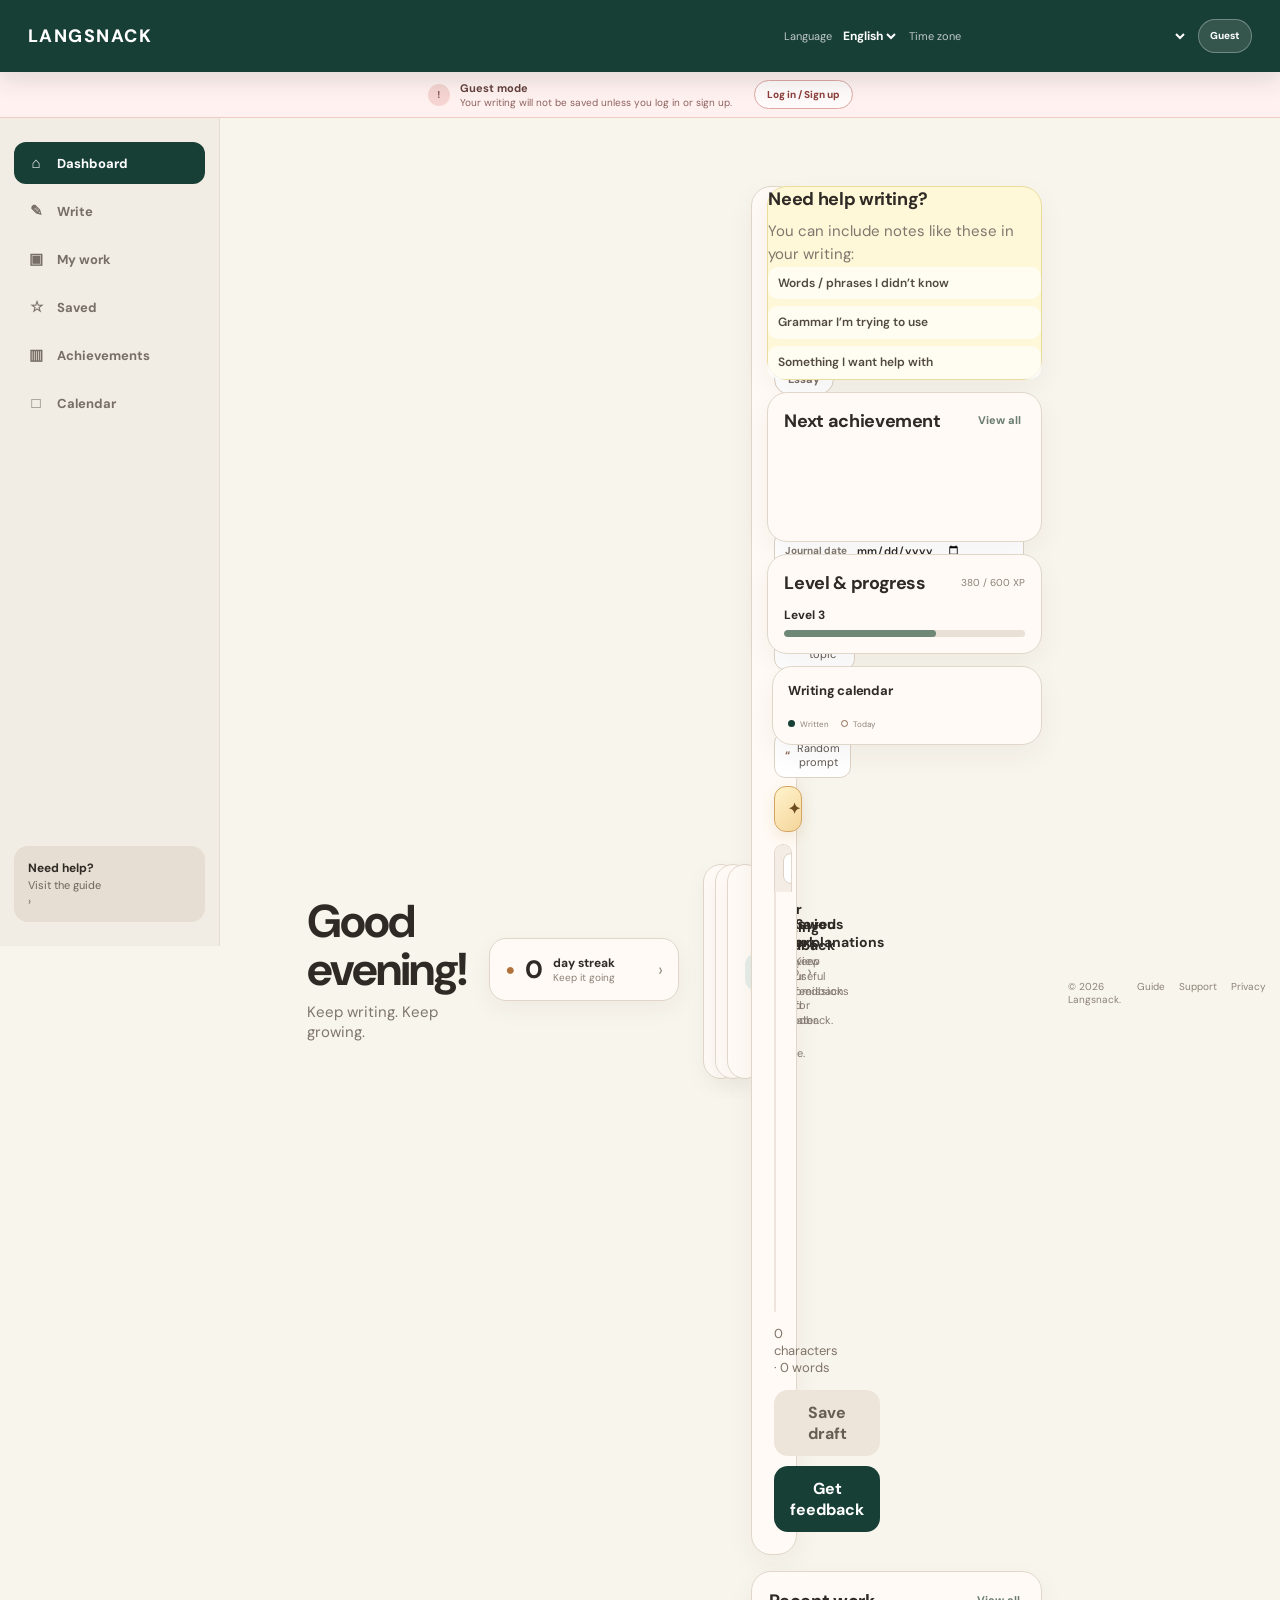
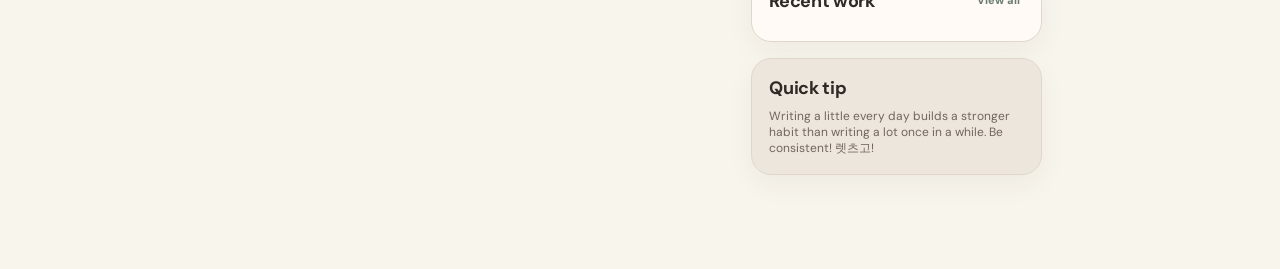
==== commit 619a4412: "Update index.html" ====
--- a/index.html
+++ b/index.html
@@ -58,6 +58,26 @@
   </aside>
 
   <main class="notebook-main">
+    <main class="notebook-main">
+
+  <div class="desktop-recommended-notice">
+    <div>
+      <strong>Best on desktop</strong>
+      <span>
+        Notebook works on mobile, but writing and reviewing are easier on a computer.
+      </span>
+    </div>
+
+    <button
+      type="button"
+      class="desktop-notice-close"
+      aria-label="Dismiss"
+    >
+      ×
+    </button>
+  </div>
+
+  <section class="welcome-row">
     <section class="welcome-row">
       <div>
         <h1 id="welcomeHeading">Good evening!</h1>
@@ -835,6 +855,23 @@
   source: "langsnack-journal",
   type: "appReady"
 }, "*");
+  const desktopNotice =
+  document.querySelector(
+    ".desktop-recommended-notice"
+  );
+
+const desktopNoticeClose =
+  document.querySelector(
+    ".desktop-notice-close"
+  );
+
+if (desktopNoticeClose) {
+  desktopNoticeClose.onclick = () => {
+    if (desktopNotice) {
+      desktopNotice.style.display = "none";
+    }
+  };
+}
 </script>
 </body>
 </html>
--- a/shared.css
+++ b/shared.css
@@ -2662,3 +2662,96 @@
     min-width: 0;
   }
 }
+/* =========================================================
+   WRITING HELP REMINDER
+   ========================================================= */
+
+.writing-help-card {
+  background: #fff8d8;
+  border: 1px solid #eadc9b;
+}
+
+.writing-help-card .card-heading {
+  margin-bottom: 8px;
+}
+
+.writing-help-card h2 {
+  margin: 0;
+}
+
+.writing-help-intro {
+  margin: 0 0 10px;
+  font-size: 13px;
+  line-height: 1.55;
+  color: #665e4f;
+}
+
+.writing-help-list {
+  display: grid;
+  gap: 7px;
+}
+
+.writing-help-list span {
+  display: block;
+  padding: 8px 10px;
+  border-radius: 10px;
+  background: rgba(255,255,255,.68);
+  font-size: 12px;
+  font-weight: 600;
+  line-height: 1.4;
+  color: #50493e;
+}
+
+@media (max-width: 900px) {
+  .writing-help-card {
+    order: -1;
+  }
+}
+/* =========================================================
+   DESKTOP RECOMMENDED NOTICE
+   ========================================================= */
+
+.desktop-recommended-notice {
+  display: none;
+}
+
+@media (max-width: 900px) {
+  .desktop-recommended-notice {
+    display: flex;
+    align-items: flex-start;
+    justify-content: space-between;
+    gap: 12px;
+
+    margin: 0 0 14px;
+    padding: 11px 13px;
+
+    background: #fff8d8;
+    border: 1px solid #eadc9b;
+    border-radius: 12px;
+  }
+
+  .desktop-recommended-notice strong {
+    display: block;
+    margin-bottom: 3px;
+    font-size: 13px;
+    color: #50493e;
+  }
+
+  .desktop-recommended-notice span {
+    display: block;
+    font-size: 12px;
+    line-height: 1.5;
+    color: #6c6457;
+  }
+
+  .desktop-notice-close {
+    flex: 0 0 auto;
+    padding: 0;
+    border: 0;
+    background: transparent;
+    font-size: 19px;
+    line-height: 1;
+    color: #756d61;
+    cursor: pointer;
+  }
+}
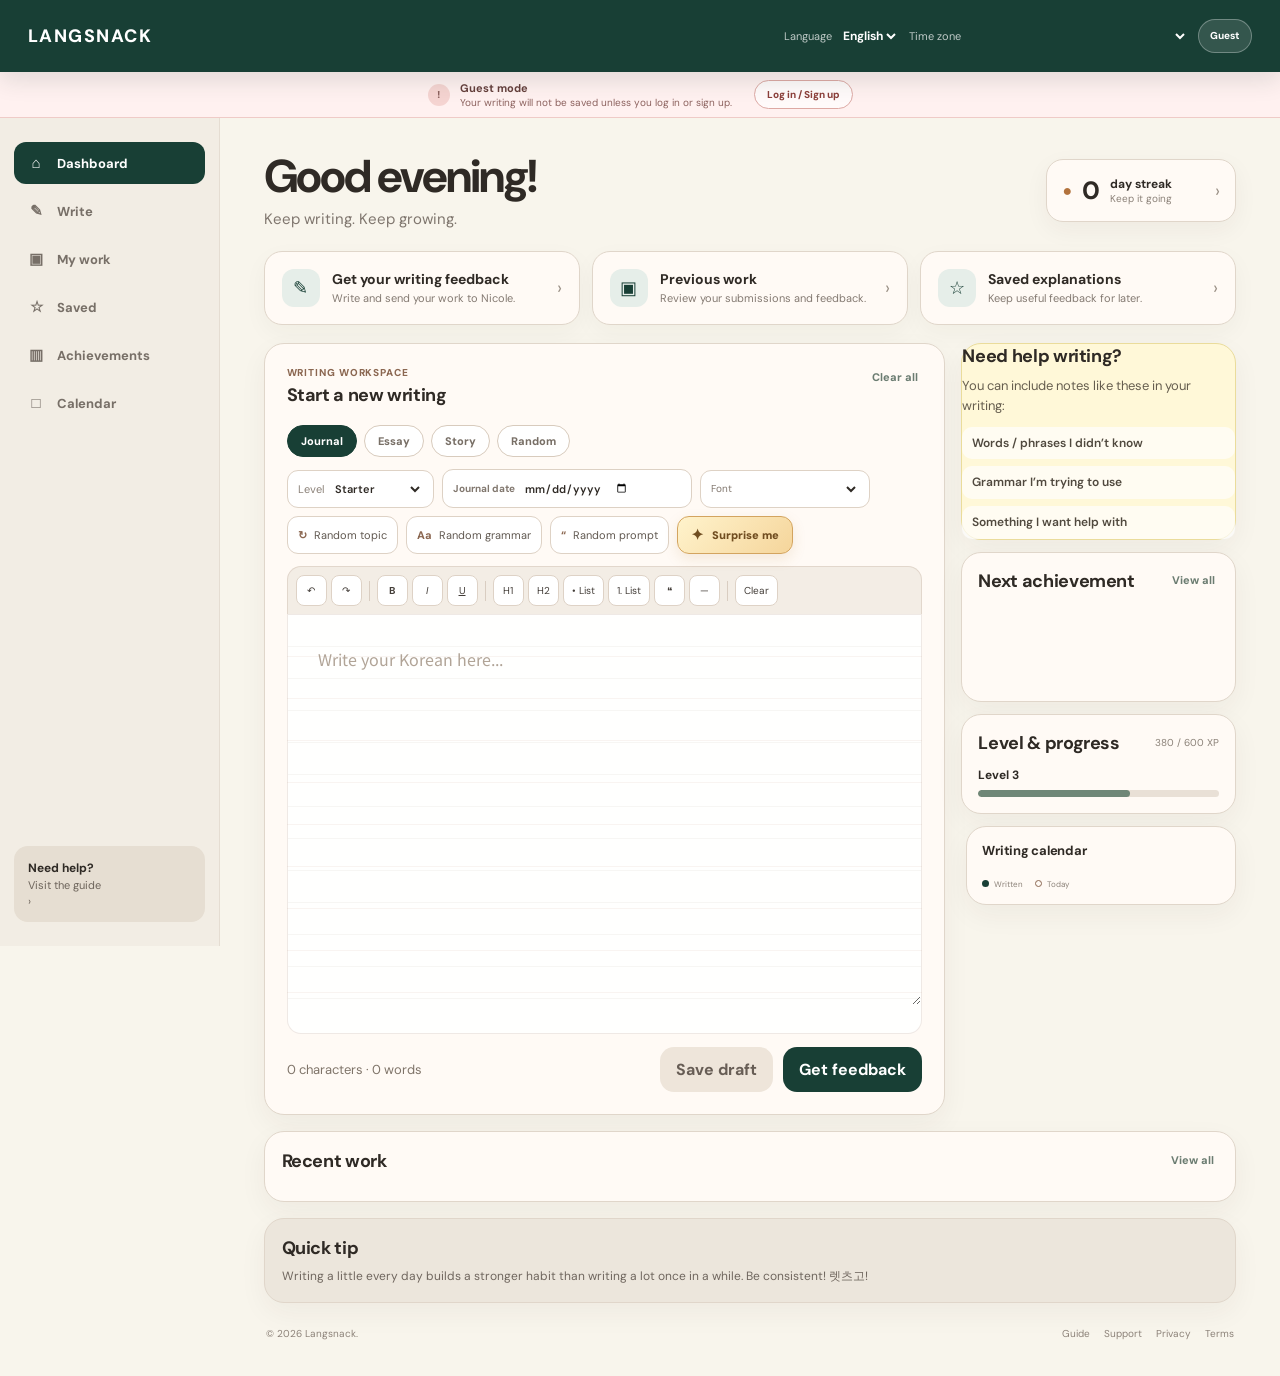
==== commit 0a0362f9: "Update index.html" ====
--- a/index.html
+++ b/index.html
@@ -58,27 +58,8 @@
   </aside>
 
   <main class="notebook-main">
-    <main class="notebook-main">
-
-  <div class="desktop-recommended-notice">
-    <div>
-      <strong>Best on desktop</strong>
-      <span>
-        Notebook works on mobile, but writing and reviewing are easier on a computer.
-      </span>
-    </div>
-
-    <button
-      type="button"
-      class="desktop-notice-close"
-      aria-label="Dismiss"
-    >
-      ×
-    </button>
-  </div>
 
   <section class="welcome-row">
-    <section class="welcome-row">
       <div>
         <h1 id="welcomeHeading">Good evening!</h1>
         <p id="welcomeSubtitle">Keep writing. Keep growing.</p>
@@ -855,23 +836,7 @@
   source: "langsnack-journal",
   type: "appReady"
 }, "*");
-  const desktopNotice =
-  document.querySelector(
-    ".desktop-recommended-notice"
-  );
-
-const desktopNoticeClose =
-  document.querySelector(
-    ".desktop-notice-close"
-  );
-
-if (desktopNoticeClose) {
-  desktopNoticeClose.onclick = () => {
-    if (desktopNotice) {
-      desktopNotice.style.display = "none";
-    }
-  };
-}
+
 </script>
 </body>
 </html>
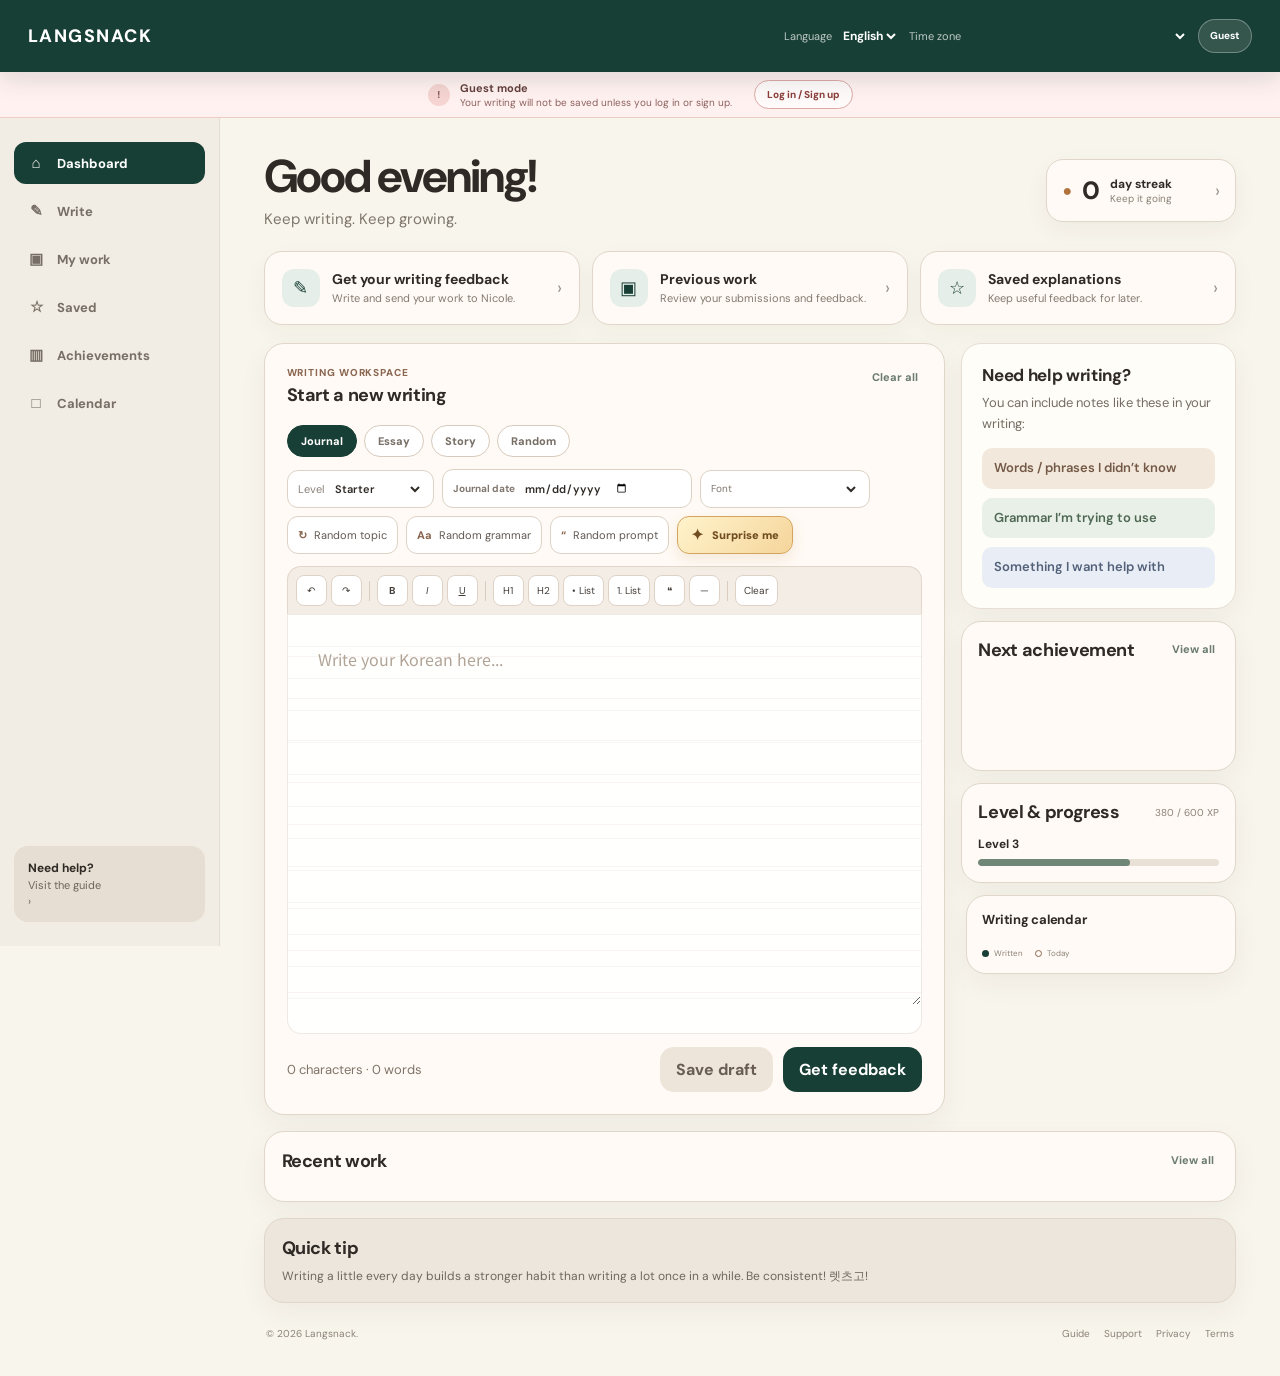
==== commit d2b7b9d3: "Update index.html" ====
--- a/index.html
+++ b/index.html
@@ -50,11 +50,11 @@
       <a class="sidebar-link" href="#achievements"><span class="nav-icon">▥</span><span id="navAchievements">Achievements</span></a>
       <a class="sidebar-link" href="#calendar"><span class="nav-icon">□</span><span id="navCalendar">Calendar</span></a>
     </nav>
-    <div class="sidebar-help">
-      <strong id="helpTitle">Need help?</strong>
-      <span id="helpText">Visit the guide</span>
-      <span aria-hidden="true">›</span>
-    </div>
+    <a class="sidebar-help" href="guide.html">
+  <strong id="helpTitle">Need help?</strong>
+  <span id="helpText">Visit the guide</span>
+  <span aria-hidden="true">›</span>
+</a>
   </aside>
 
   <main class="notebook-main">
@@ -205,7 +205,7 @@
       </section>
     </div>
 
-    <footer class="notebook-footer"><span>© 2026 Langsnack.</span><span><a href="#">Guide</a><a href="#">Support</a><a href="#">Privacy</a><a href="#">Terms</a></span></footer>
+    <footer class="notebook-footer"><span>© 2026 Langsnack.</span><span><a href="guide.html">Guide</a><a href="#">Support</a><a href="#">Privacy</a><a href="#">Terms</a></span></footer>
   </main>
 </div>
 <div class="achievement-modal" id="achievementModal" hidden>
--- a/shared.css
+++ b/shared.css
@@ -2667,44 +2667,84 @@
    ========================================================= */
 
 .writing-help-card {
-  background: #fff8d8;
-  border: 1px solid #eadc9b;
+  background: #fffdf8;
+  border: 1px solid #e7ded3;
+
+  /* Give the wording more breathing room */
+  padding: 20px;
+  min-width: 0;
 }
 
 .writing-help-card .card-heading {
-  margin-bottom: 8px;
+  margin-bottom: 7px;
 }
 
 .writing-help-card h2 {
   margin: 0;
+  font-size: 17px;
+  line-height: 1.3;
 }
 
 .writing-help-intro {
-  margin: 0 0 10px;
+  margin: 0 0 14px;
   font-size: 13px;
   line-height: 1.55;
-  color: #665e4f;
+  color: #756d64;
 }
 
 .writing-help-list {
   display: grid;
-  gap: 7px;
-}
-
+  gap: 9px;
+}
+
+/* Each suggestion */
 .writing-help-list span {
   display: block;
-  padding: 8px 10px;
+  width: 100%;
+  box-sizing: border-box;
+
+  padding: 11px 12px;
   border-radius: 10px;
-  background: rgba(255,255,255,.68);
-  font-size: 12px;
+
+  font-size: 13px;
   font-weight: 600;
-  line-height: 1.4;
-  color: #50493e;
-}
+  line-height: 1.45;
+
+  white-space: normal;
+  overflow-wrap: break-word;
+}
+
+/* 1 — Words / phrases */
+.writing-help-list span:nth-child(1) {
+  background: #f3e8dc;
+  color: #735946;
+}
+
+/* 2 — Grammar */
+.writing-help-list span:nth-child(2) {
+  background: #e8f0e8;
+  color: #4f6853;
+}
+
+/* 3 — Help */
+.writing-help-list span:nth-child(3) {
+  background: #e9edf5;
+  color: #52617a;
+}
+
+
+/* MOBILE */
 
 @media (max-width: 900px) {
+
   .writing-help-card {
     order: -1;
+    padding: 17px;
+  }
+
+  .writing-help-list span {
+    padding: 11px 12px;
+    font-size: 13px;
   }
 }
 /* =========================================================
@@ -2755,3 +2795,318 @@
     cursor: pointer;
   }
 }
+/* =========================================================
+   NOTEBOOK GUIDE PAGE
+   ========================================================= */
+
+.guide-page {
+  background: #f7f3ee;
+  color: #2f2a26;
+  min-height: 100vh;
+}
+
+.guide-main {
+  width: min(980px, calc(100% - 32px));
+  margin: 0 auto;
+  padding: 48px 0 80px;
+}
+
+.guide-hero {
+  padding: 44px;
+  background: #fffdf9;
+  border: 1px solid #e7ded3;
+  border-radius: 22px;
+  margin-bottom: 24px;
+}
+
+.guide-hero h1 {
+  margin: 8px 0 12px;
+  font-size: clamp(30px, 4vw, 46px);
+  line-height: 1.1;
+}
+
+.guide-hero p {
+  max-width: 680px;
+  margin: 0 0 22px;
+  font-size: 16px;
+  line-height: 1.7;
+  color: #6c645c;
+}
+
+.guide-section {
+  padding: 32px;
+  margin-top: 18px;
+  background: #fff;
+  border: 1px solid #e7ded3;
+  border-radius: 18px;
+}
+
+.guide-section-heading {
+  margin-bottom: 18px;
+}
+
+.guide-section-heading h2 {
+  margin: 5px 0 0;
+  font-size: 24px;
+  line-height: 1.3;
+}
+
+.guide-description {
+  margin: 0 0 18px;
+  color: #6f675f;
+  line-height: 1.7;
+}
+
+.guide-steps {
+  display: grid;
+  grid-template-columns: repeat(4, minmax(0, 1fr));
+  gap: 12px;
+}
+
+.guide-step {
+  display: flex;
+  gap: 10px;
+  padding: 16px;
+  background: #faf7f2;
+  border-radius: 14px;
+}
+
+.guide-step-number {
+  width: 28px;
+  height: 28px;
+  flex: 0 0 28px;
+  border-radius: 50%;
+  display: grid;
+  place-items: center;
+  background: #5f7a68;
+  color: #fff;
+  font-size: 12px;
+  font-weight: 700;
+}
+
+.guide-step strong,
+.guide-tool-card strong,
+.guide-after-grid strong,
+.guide-habit-message strong {
+  display: block;
+  margin-bottom: 5px;
+}
+
+.guide-step p,
+.guide-tool-card p,
+.guide-after-grid p {
+  margin: 0;
+  font-size: 13px;
+  line-height: 1.55;
+  color: #6f675f;
+}
+
+.guide-tool-grid,
+.guide-after-grid {
+  display: grid;
+  grid-template-columns: repeat(2, minmax(0, 1fr));
+  gap: 12px;
+}
+
+.guide-tool-card,
+.guide-after-grid article {
+  padding: 17px;
+  border: 1px solid #e9e1d8;
+  border-radius: 14px;
+  background: #fffdf9;
+}
+
+.guide-tool-card > span {
+  display: inline-grid;
+  place-items: center;
+  min-width: 34px;
+  height: 34px;
+  margin-bottom: 10px;
+  padding: 0 8px;
+  border-radius: 9px;
+  background: #f2ece5;
+  font-weight: 700;
+}
+
+.guide-note {
+  display: flex;
+  gap: 8px;
+  flex-wrap: wrap;
+  margin-top: 14px;
+  padding: 12px 14px;
+  background: #f3efe9;
+  border-radius: 12px;
+  font-size: 13px;
+}
+
+.guide-help-examples {
+  display: grid;
+  gap: 9px;
+  margin-bottom: 16px;
+}
+
+.guide-help-example {
+  padding: 11px 13px;
+  border-radius: 10px;
+  font-size: 13px;
+  font-weight: 600;
+}
+
+.guide-help-example.words {
+  background: #f3e8dc;
+  color: #735946;
+}
+
+.guide-help-example.grammar {
+  background: #e8f0e8;
+  color: #4f6853;
+}
+
+.guide-help-example.help {
+  background: #e9edf5;
+  color: #52617a;
+}
+
+.guide-example-writing {
+  padding: 18px;
+  background: #fcfaf6;
+  border: 1px dashed #dacfc3;
+  border-radius: 14px;
+}
+
+.guide-example-writing small {
+  display: block;
+  margin-bottom: 8px;
+  font-size: 10px;
+  font-weight: 700;
+  letter-spacing: .08em;
+  color: #958b82;
+}
+
+.guide-example-writing p {
+  margin: 0 0 10px;
+  line-height: 1.7;
+}
+
+.guide-student-note {
+  padding: 10px 12px;
+  background: #fff3c9;
+  border-radius: 10px;
+  font-size: 13px;
+}
+
+.guide-habit-section {
+  display: grid;
+  grid-template-columns: 1.5fr 1fr;
+  gap: 18px;
+  align-items: center;
+}
+
+.guide-habit-section h2 {
+  margin: 5px 0 10px;
+}
+
+.guide-habit-section p {
+  margin: 0;
+  line-height: 1.7;
+  color: #6f675f;
+}
+
+.guide-habit-message {
+  padding: 18px;
+  background: #eaf1eb;
+  border-radius: 14px;
+}
+
+.guide-habit-message span {
+  display: block;
+  margin-top: 4px;
+  color: #5f6f62;
+  font-size: 13px;
+}
+
+.guide-final {
+  text-align: center;
+  padding: 44px 24px;
+  margin-top: 20px;
+  background: #2f3d34;
+  color: #fff;
+  border-radius: 20px;
+}
+
+.guide-final h2 {
+  margin: 0 0 8px;
+  font-size: 28px;
+}
+
+.guide-final p {
+  max-width: 600px;
+  margin: 0 auto 20px;
+  line-height: 1.65;
+  color: rgba(255,255,255,.78);
+}
+
+.guide-final .green-button {
+  background: #fff;
+  color: #2f3d34;
+}
+
+.guide-footer {
+  width: min(980px, calc(100% - 32px));
+  margin: 0 auto;
+  padding-bottom: 28px;
+}
+
+
+/* MOBILE */
+
+@media (max-width: 800px) {
+
+  .guide-main {
+    padding-top: 24px;
+  }
+
+  .guide-hero,
+  .guide-section {
+    padding: 22px;
+  }
+
+  .guide-steps {
+    grid-template-columns: 1fr 1fr;
+  }
+
+  .guide-habit-section {
+    grid-template-columns: 1fr;
+  }
+}
+
+@media (max-width: 560px) {
+
+  .guide-main {
+    width: min(100% - 20px, 980px);
+  }
+
+  .guide-hero,
+  .guide-section {
+    padding: 18px;
+    border-radius: 16px;
+  }
+
+  .guide-steps,
+  .guide-tool-grid,
+  .guide-after-grid {
+    grid-template-columns: 1fr;
+  }
+
+  .guide-hero h1 {
+    font-size: 30px;
+  }
+
+  .guide-section-heading h2 {
+    font-size: 21px;
+  }
+
+  .guide-final {
+    padding: 32px 18px;
+  }
+}
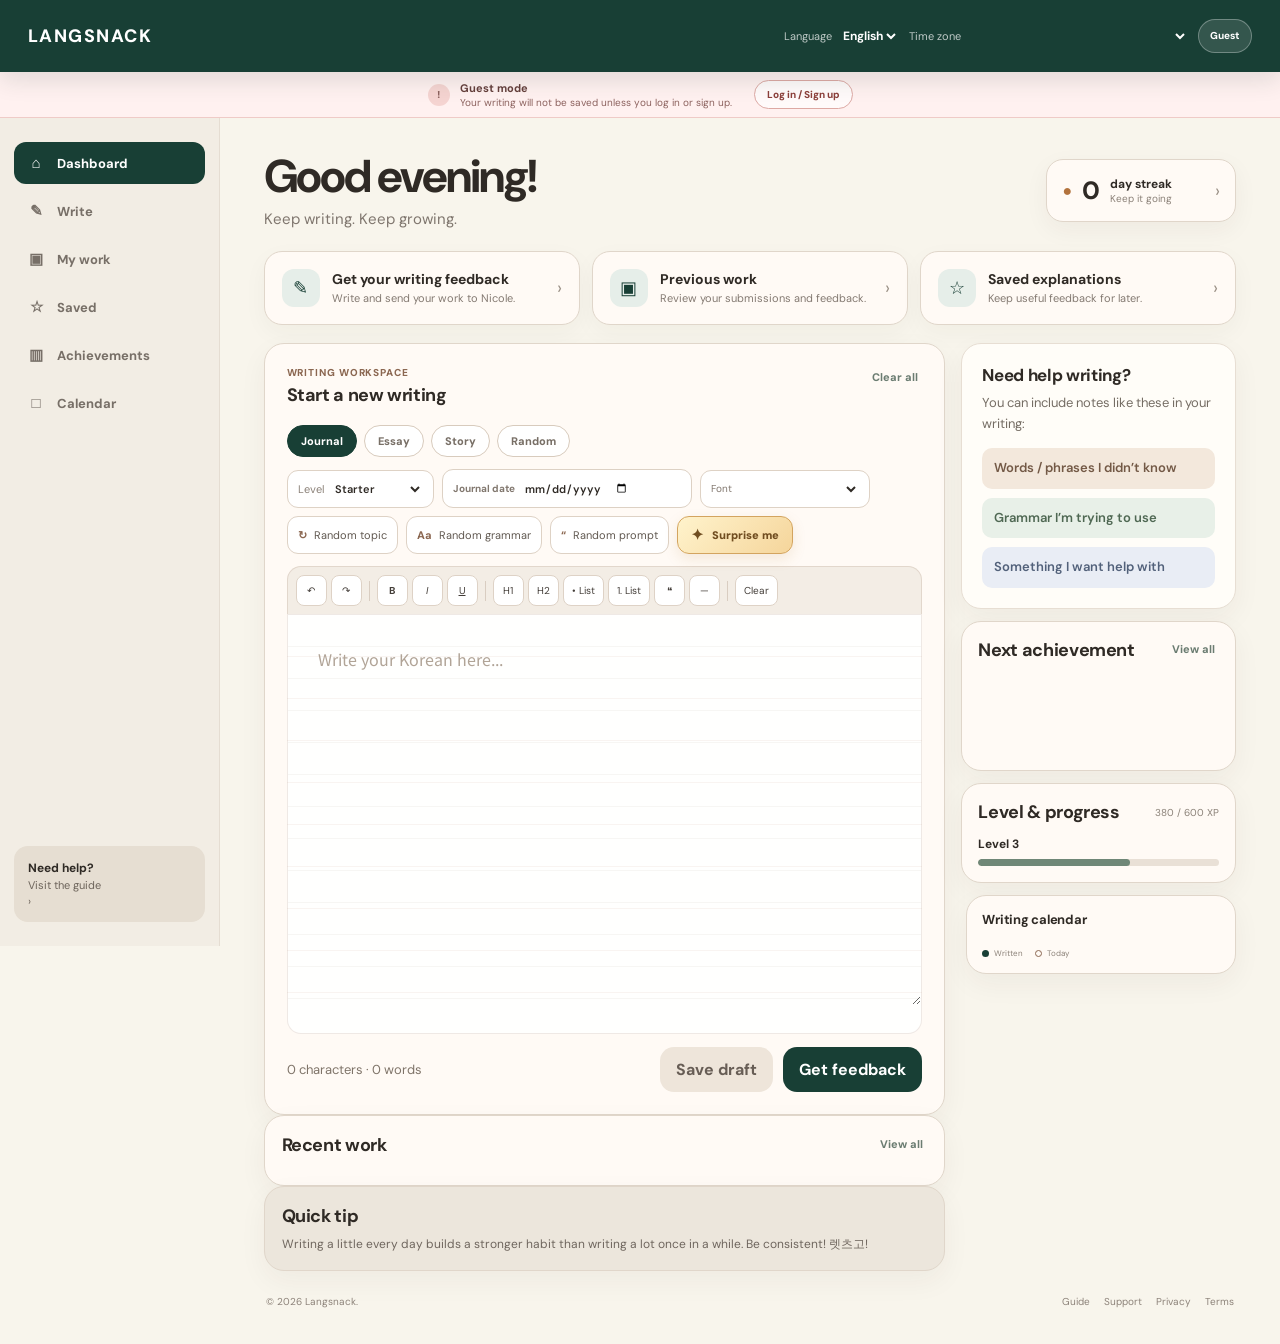
==== commit fce543ac: "Update index.html" ====
--- a/index.html
+++ b/index.html
@@ -91,7 +91,10 @@
     </section>
 
     <div class="dashboard-grid">
-      <section class="dashboard-card writing-card" id="writing">
+
+  <div class="dashboard-left">
+
+    <section class="dashboard-card writing-card" id="writing">
         <div class="card-heading">
           <div><p class="section-kicker" id="writingKicker">Writing workspace</p><h2 id="writingTitle">Start a new writing</h2></div>
           <button class="text-button" id="clearAllBtn" type="button">Clear all</button>
@@ -162,7 +165,17 @@
           <div class="action-group"><button class="button ghost-button" id="saveDraftBtn" type="button">Save draft</button><button class="button green-button" id="submitBtn" type="button">Get feedback</button></div>
         </div>
       </section>
-
+    <section class="dashboard-card recent-card">
+        <div class="card-heading"><h2 id="recentTitle">Recent work</h2><a class="text-button" href="history.html" id="viewAllWork">View all</a></div>
+        <div class="recent-list" id="entriesList"></div>
+      </section>
+
+      <section class="dashboard-card tip-card">
+        <div class="card-heading"><h2 id="tipTitle">Quick tip</h2></div>
+        <p id="tipText">Writing a little every day builds a stronger habit than writing a lot once in a while. Be consistent! 렛츠고! </p>
+      </section>
+    </div>
+      
       <aside class="dashboard-stack">
         <section class="dashboard-card writing-help-card">
   <div class="card-heading">
@@ -194,15 +207,6 @@
         </section>
       </aside>
 
-      <section class="dashboard-card recent-card">
-        <div class="card-heading"><h2 id="recentTitle">Recent work</h2><a class="text-button" href="history.html" id="viewAllWork">View all</a></div>
-        <div class="recent-list" id="entriesList"></div>
-      </section>
-
-      <section class="dashboard-card tip-card">
-        <div class="card-heading"><h2 id="tipTitle">Quick tip</h2></div>
-        <p id="tipText">Writing a little every day builds a stronger habit than writing a lot once in a while. Be consistent! 렛츠고! </p>
-      </section>
     </div>
 
     <footer class="notebook-footer"><span>© 2026 Langsnack.</span><span><a href="guide.html">Guide</a><a href="#">Support</a><a href="#">Privacy</a><a href="#">Terms</a></span></footer>
--- a/shared.css
+++ b/shared.css
@@ -3110,3 +3110,5 @@
     padding: 32px 18px;
   }
 }
+
+
